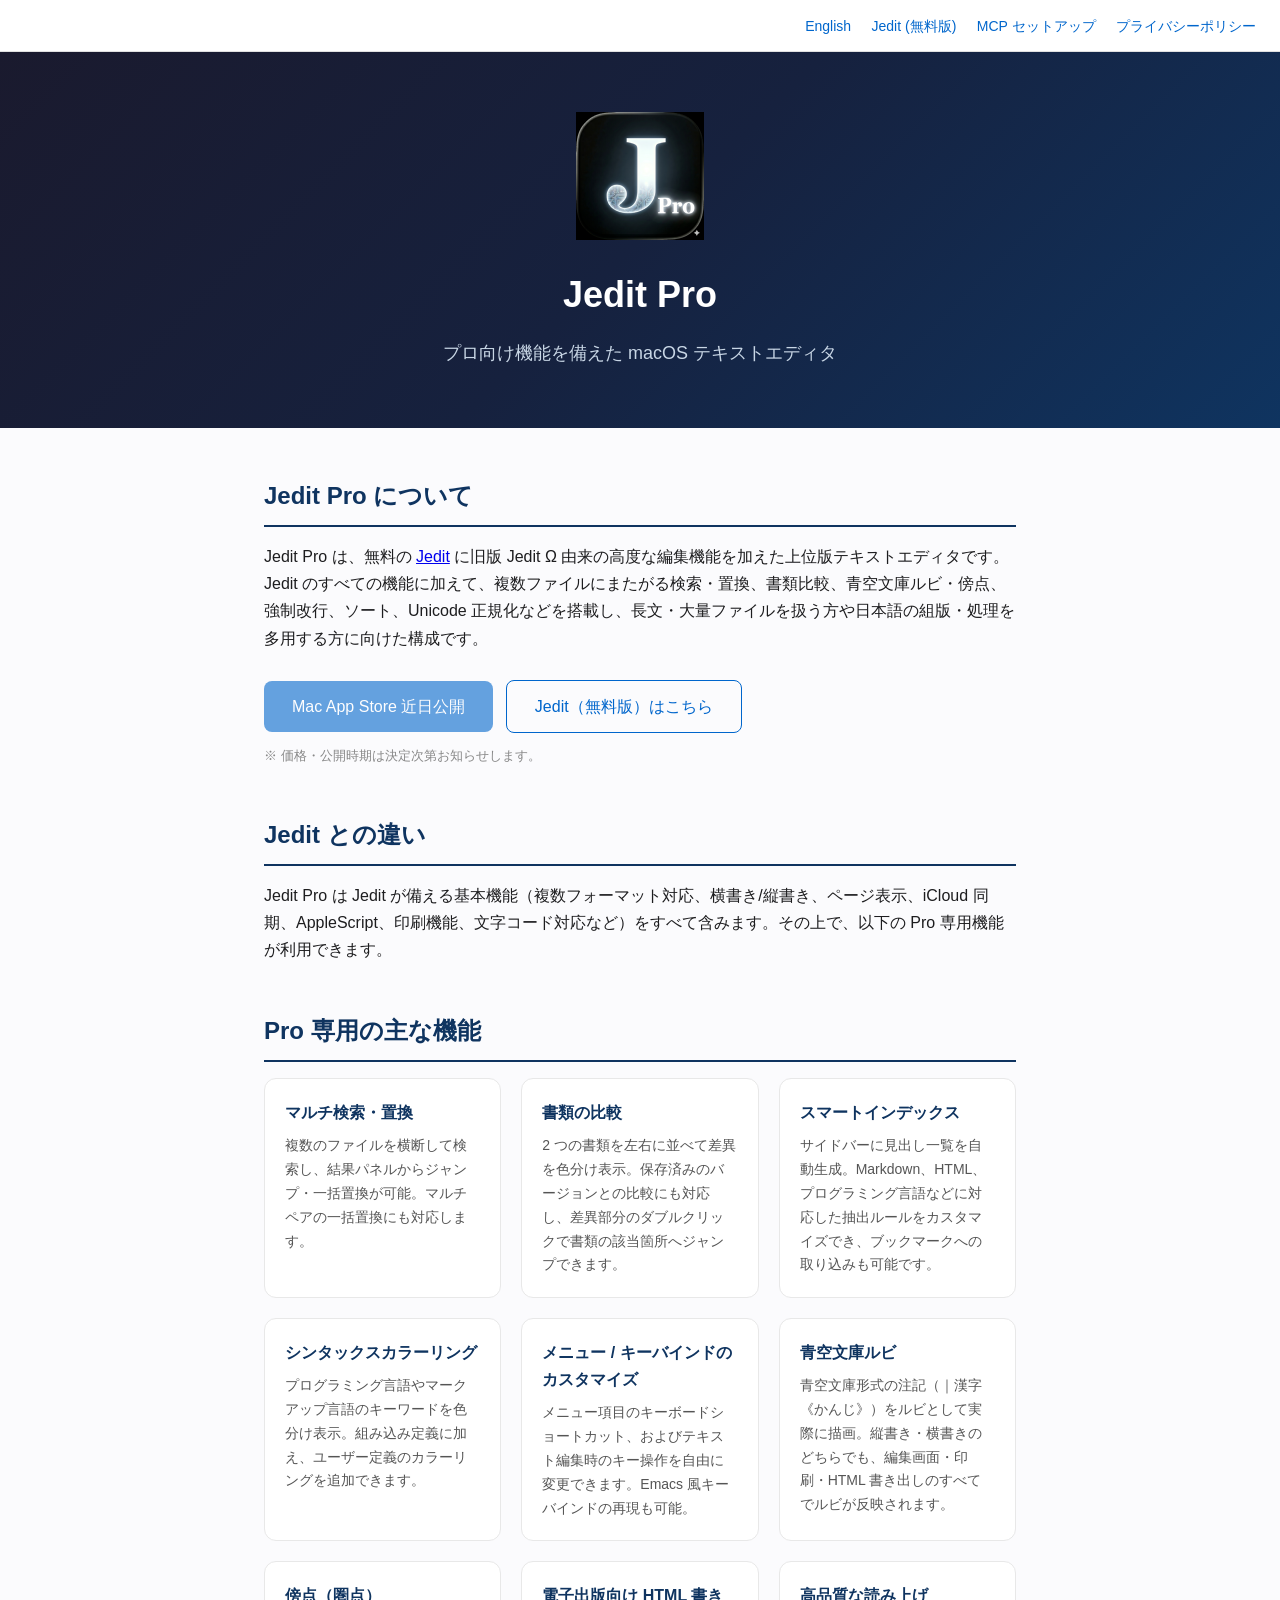
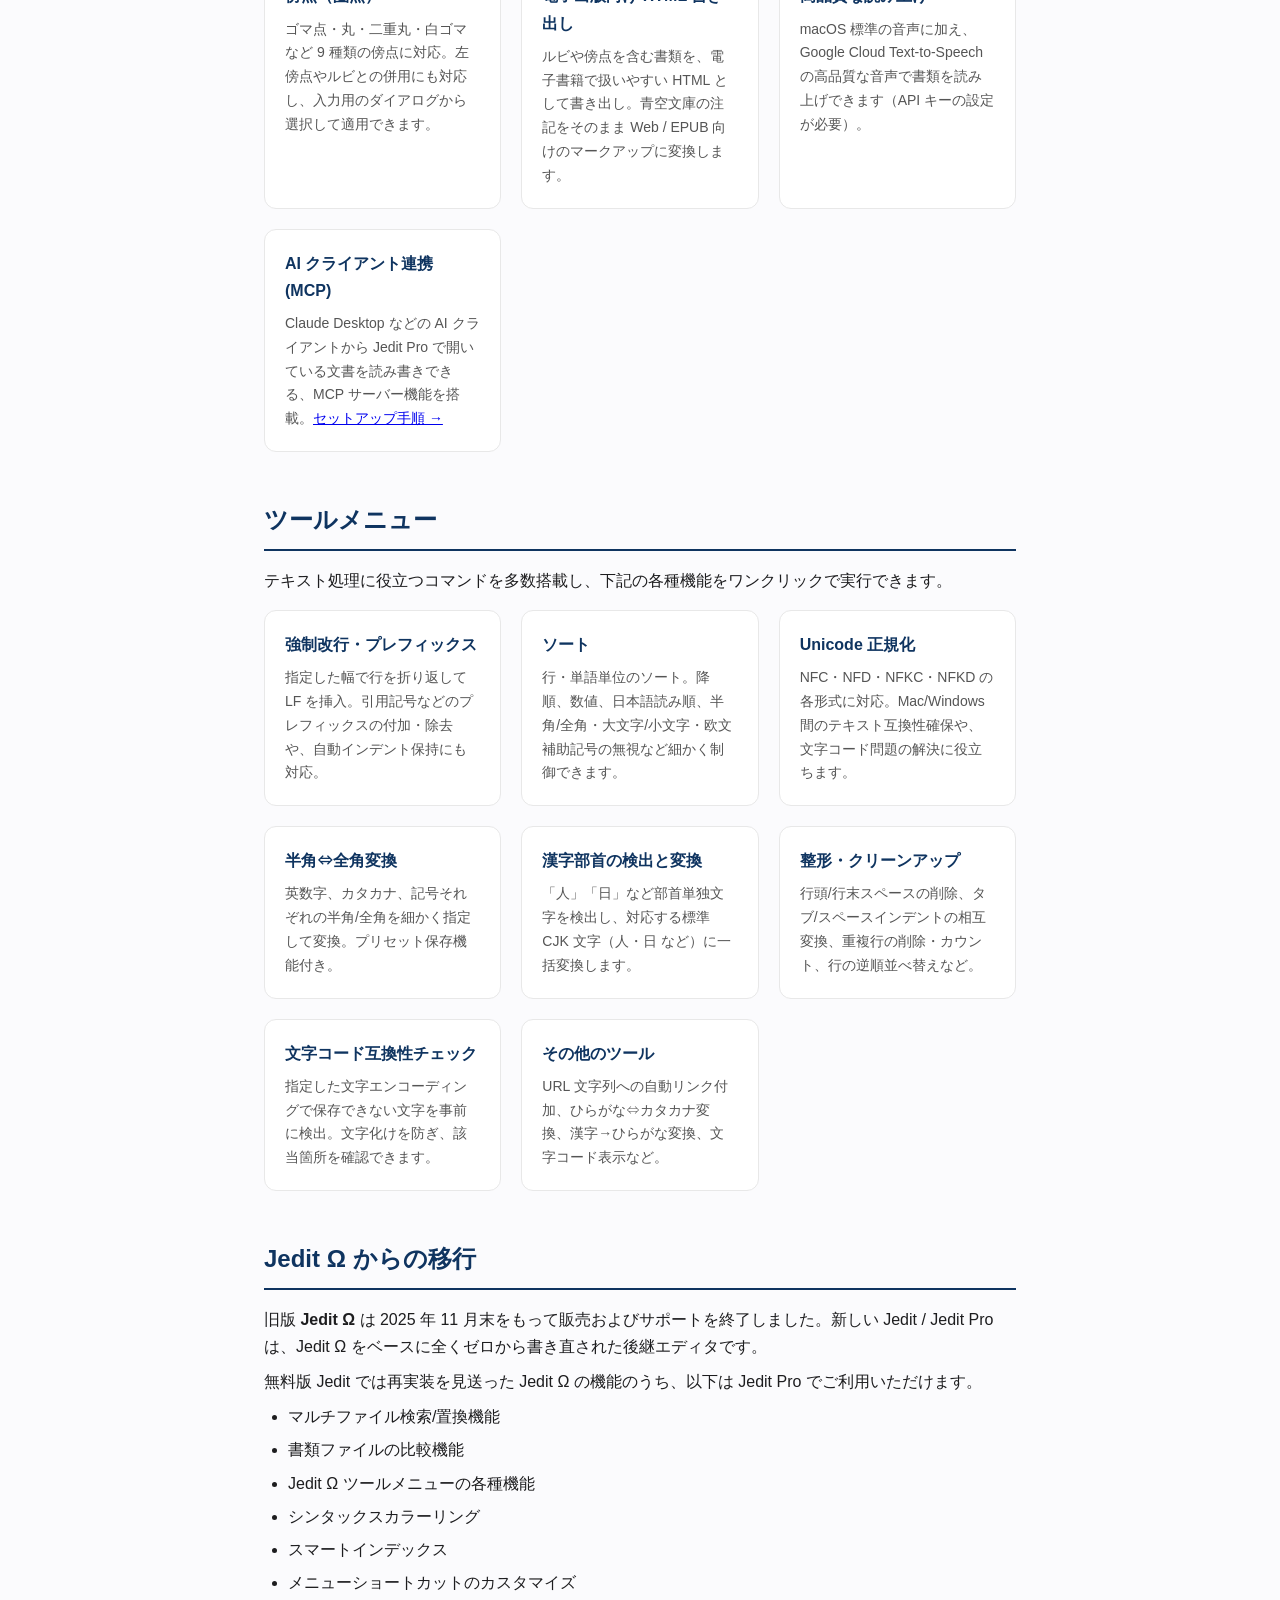
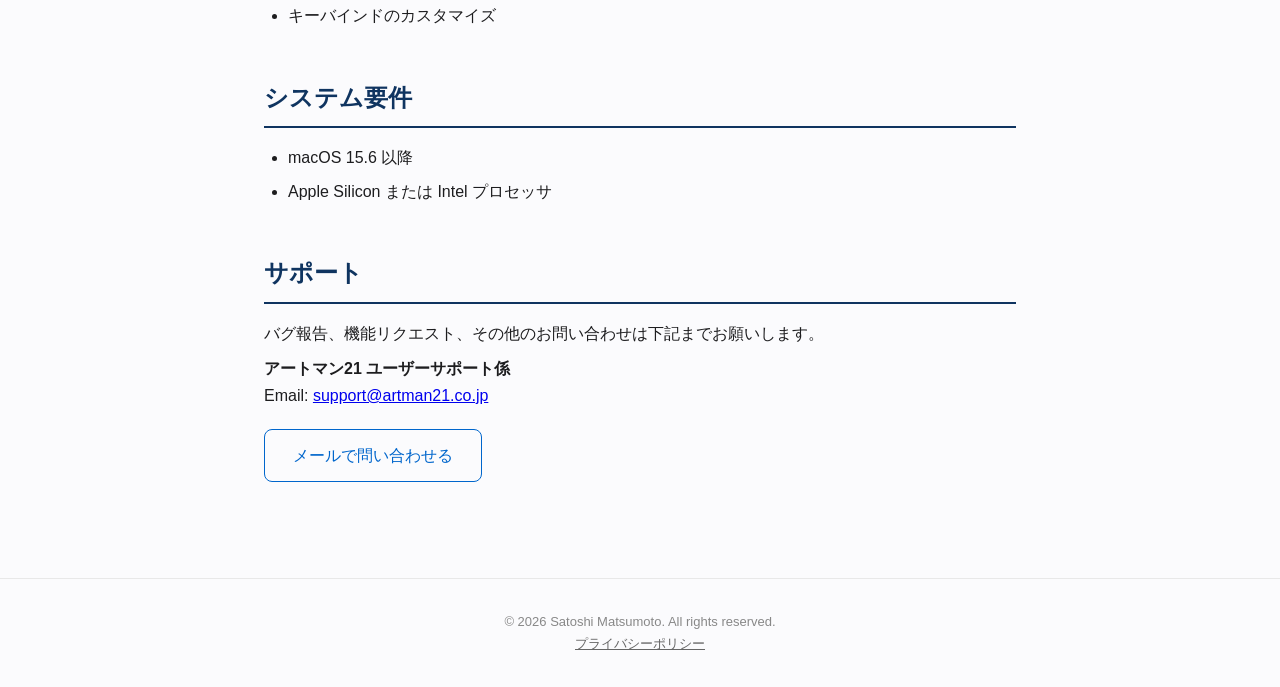
==== docs/ja/index.html @ 366aa375 "アイコンを appicon-pro.png にリネームしてキャッシュを確実に更新 同名のまま差し替えたため、既訪問者のブラウザキャッシュが旧 Jedit アイコンを 返し続ける状態だった。ファイル名を" ====
<!DOCTYPE html>
<html lang="ja">
<head>
<meta charset="utf-8">
<meta name="viewport" content="width=device-width, initial-scale=1">
<title>Jedit Pro</title>
<link rel="stylesheet" href="../style.css">
</head>
<body>
<nav>
  <a href="../en/">English</a>
  <a href="https://cometheart314.github.io/Jedit-open/ja/">Jedit (無料版)</a>
  <a href="mcp.html">MCP セットアップ</a>
  <a href="privacy.html">プライバシーポリシー</a>
</nav>
<header>
  <img src="../appicon-pro.png" alt="Jedit Pro" width="128" height="128" style="margin-bottom: 16px;">
  <h1>Jedit Pro</h1>
  <p>プロ向け機能を備えた macOS テキストエディタ</p>
</header>
<main>
  <section>
    <h2>Jedit Pro について</h2>
    <p>Jedit Pro は、無料の <a href="https://cometheart314.github.io/Jedit-open/ja/">Jedit</a> に旧版 Jedit Ω 由来の高度な編集機能を加えた上位版テキストエディタです。Jedit のすべての機能に加えて、複数ファイルにまたがる検索・置換、書類比較、青空文庫ルビ・傍点、強制改行、ソート、Unicode 正規化などを搭載し、長文・大量ファイルを扱う方や日本語の組版・処理を多用する方に向けた構成です。</p>
    <div style="margin-top: 20px;">
      <span class="btn" style="opacity:0.6; cursor:default;">Mac App Store 近日公開</span>
      <a href="https://cometheart314.github.io/Jedit-open/ja/" class="btn btn-secondary">Jedit（無料版）はこちら</a>
    </div>
    <p style="margin-top: 12px; font-size: 13px; color: #888;">※ 価格・公開時期は決定次第お知らせします。</p>
  </section>

  <section>
    <h2>Jedit との違い</h2>
    <p>Jedit Pro は Jedit が備える基本機能（複数フォーマット対応、横書き/縦書き、ページ表示、iCloud 同期、AppleScript、印刷機能、文字コード対応など）をすべて含みます。その上で、以下の Pro 専用機能が利用できます。</p>
  </section>

  <section>
    <h2>Pro 専用の主な機能</h2>
    <div class="features-grid">
      <div class="feature-card">
        <h3>マルチ検索・置換</h3>
        <p>複数のファイルを横断して検索し、結果パネルからジャンプ・一括置換が可能。マルチペアの一括置換にも対応します。</p>
      </div>
      <div class="feature-card">
        <h3>書類の比較</h3>
        <p>2 つの書類を左右に並べて差異を色分け表示。保存済みのバージョンとの比較にも対応し、差異部分のダブルクリックで書類の該当箇所へジャンプできます。</p>
      </div>
      <div class="feature-card">
        <h3>スマートインデックス</h3>
        <p>サイドバーに見出し一覧を自動生成。Markdown、HTML、プログラミング言語などに対応した抽出ルールをカスタマイズでき、ブックマークへの取り込みも可能です。</p>
      </div>
      <div class="feature-card">
        <h3>シンタックスカラーリング</h3>
        <p>プログラミング言語やマークアップ言語のキーワードを色分け表示。組み込み定義に加え、ユーザー定義のカラーリングを追加できます。</p>
      </div>
      <div class="feature-card">
        <h3>メニュー / キーバインドのカスタマイズ</h3>
        <p>メニュー項目のキーボードショートカット、およびテキスト編集時のキー操作を自由に変更できます。Emacs 風キーバインドの再現も可能。</p>
      </div>
      <div class="feature-card">
        <h3>青空文庫ルビ</h3>
        <p>青空文庫形式の注記（｜漢字《かんじ》）をルビとして実際に描画。縦書き・横書きのどちらでも、編集画面・印刷・HTML 書き出しのすべてでルビが反映されます。</p>
      </div>
      <div class="feature-card">
        <h3>傍点（圏点）</h3>
        <p>ゴマ点・丸・二重丸・白ゴマなど 9 種類の傍点に対応。左傍点やルビとの併用にも対応し、入力用のダイアログから選択して適用できます。</p>
      </div>
      <div class="feature-card">
        <h3>電子出版向け HTML 書き出し</h3>
        <p>ルビや傍点を含む書類を、電子書籍で扱いやすい HTML として書き出し。青空文庫の注記をそのまま Web / EPUB 向けのマークアップに変換します。</p>
      </div>
      <div class="feature-card">
        <h3>高品質な読み上げ</h3>
        <p>macOS 標準の音声に加え、Google Cloud Text-to-Speech の高品質な音声で書類を読み上げできます（API キーの設定が必要）。</p>
      </div>
      <div class="feature-card">
        <h3>AI クライアント連携 (MCP)</h3>
        <p>Claude Desktop などの AI クライアントから Jedit Pro で開いている文書を読み書きできる、MCP サーバー機能を搭載。<a href="mcp.html">セットアップ手順 &rarr;</a></p>
      </div>
    </div>
  </section>

  <section>
    <h2>ツールメニュー</h2>
    <p>テキスト処理に役立つコマンドを多数搭載し、下記の各種機能をワンクリックで実行できます。</p>
    <div class="features-grid">
      <div class="feature-card">
        <h3>強制改行・プレフィックス</h3>
        <p>指定した幅で行を折り返して LF を挿入。引用記号などのプレフィックスの付加・除去や、自動インデント保持にも対応。</p>
      </div>
      <div class="feature-card">
        <h3>ソート</h3>
        <p>行・単語単位のソート。降順、数値、日本語読み順、半角/全角・大文字/小文字・欧文補助記号の無視など細かく制御できます。</p>
      </div>
      <div class="feature-card">
        <h3>Unicode 正規化</h3>
        <p>NFC・NFD・NFKC・NFKD の各形式に対応。Mac/Windows 間のテキスト互換性確保や、文字コード問題の解決に役立ちます。</p>
      </div>
      <div class="feature-card">
        <h3>半角⇔全角変換</h3>
        <p>英数字、カタカナ、記号それぞれの半角/全角を細かく指定して変換。プリセット保存機能付き。</p>
      </div>
      <div class="feature-card">
        <h3>漢字部首の検出と変換</h3>
        <p>「⼈」「⽇」など部首単独文字を検出し、対応する標準 CJK 文字（人・日 など）に一括変換します。</p>
      </div>
      <div class="feature-card">
        <h3>整形・クリーンアップ</h3>
        <p>行頭/行末スペースの削除、タブ/スペースインデントの相互変換、重複行の削除・カウント、行の逆順並べ替えなど。</p>
      </div>
      <div class="feature-card">
        <h3>文字コード互換性チェック</h3>
        <p>指定した文字エンコーディングで保存できない文字を事前に検出。文字化けを防ぎ、該当箇所を確認できます。</p>
      </div>
      <div class="feature-card">
        <h3>その他のツール</h3>
        <p>URL 文字列への自動リンク付加、ひらがな⇔カタカナ変換、漢字→ひらがな変換、文字コード表示など。</p>
      </div>
    </div>
  </section>

  <section>
    <h2>Jedit Ω からの移行</h2>
    <p>旧版 <strong>Jedit Ω</strong> は 2025 年 11 月末をもって販売およびサポートを終了しました。新しい Jedit / Jedit Pro は、Jedit Ω をベースに全くゼロから書き直された後継エディタです。</p>
    <p style="margin-top: 8px;">無料版 Jedit では再実装を見送った Jedit Ω の機能のうち、以下は Jedit Pro でご利用いただけます。</p>
    <ul>
      <li>マルチファイル検索/置換機能</li>
      <li>書類ファイルの比較機能</li>
      <li>Jedit Ω ツールメニューの各種機能</li>
      <li>シンタックスカラーリング</li>
      <li>スマートインデックス</li>
      <li>メニューショートカットのカスタマイズ</li>
      <li>キーバインドのカスタマイズ</li>
    </ul>
  </section>

  <section>
    <h2>システム要件</h2>
    <ul>
      <li>macOS 15.6 以降</li>
      <li>Apple Silicon または Intel プロセッサ</li>
    </ul>
  </section>

  <section>
    <h2>サポート</h2>
    <p>バグ報告、機能リクエスト、その他のお問い合わせは下記までお願いします。</p>
    <p style="margin-top: 8px;"><strong>アートマン21 ユーザーサポート係</strong><br>
      Email: <a href="mailto:support@artman21.co.jp">support@artman21.co.jp</a></p>
    <div style="margin-top: 12px;">
      <a href="mailto:support@artman21.co.jp" class="btn btn-secondary">メールで問い合わせる</a>
    </div>
  </section>
</main>
<footer>
  <p>&copy; 2026 Satoshi Matsumoto. All rights reserved.</p>
  <p><a href="privacy.html">プライバシーポリシー</a></p>
</footer>
</body>
</html>
---- docs/style.css ----
* { margin: 0; padding: 0; box-sizing: border-box; }
body {
  font-family: -apple-system, BlinkMacSystemFont, "Hiragino Sans", "Segoe UI", Roboto, sans-serif;
  color: #1d1d1f;
  background: #fbfbfd;
  line-height: 1.7;
}
header {
  background: linear-gradient(135deg, #1a1a2e 0%, #16213e 50%, #0f3460 100%);
  color: #fff;
  padding: 60px 24px;
  text-align: center;
}
header h1 { font-size: 36px; font-weight: 700; margin-bottom: 12px; }
header p { font-size: 18px; color: #c8d6e5; max-width: 600px; margin: 0 auto; }
nav {
  background: rgba(255,255,255,0.92);
  backdrop-filter: blur(10px);
  border-bottom: 1px solid #e0e0e0;
  padding: 12px 24px;
  text-align: right;
  position: sticky;
  top: 0;
  z-index: 10;
}
nav a { color: #0066cc; text-decoration: none; font-size: 14px; margin-left: 16px; }
nav a:hover { text-decoration: underline; }
main { max-width: 800px; margin: 0 auto; padding: 48px 24px; }
section { margin-bottom: 48px; }
section h2 {
  font-size: 24px;
  font-weight: 600;
  margin-bottom: 16px;
  padding-bottom: 8px;
  border-bottom: 2px solid #0f3460;
  color: #0f3460;
}
ul { padding-left: 24px; margin-top: 8px; }
li { margin-bottom: 6px; }
.features-grid {
  display: grid;
  grid-template-columns: repeat(auto-fit, minmax(220px, 1fr));
  gap: 20px;
  margin-top: 16px;
}
.feature-card {
  background: #fff;
  border: 1px solid #e8e8e8;
  border-radius: 12px;
  padding: 20px;
}
.feature-card h3 { font-size: 16px; margin-bottom: 8px; color: #0f3460; }
.feature-card p { font-size: 14px; color: #555; }
.btn {
  display: inline-block;
  background: #0066cc;
  color: #fff;
  padding: 12px 28px;
  border-radius: 8px;
  text-decoration: none;
  font-weight: 500;
  margin-top: 8px;
  margin-right: 8px;
}
.btn:hover { background: #0055aa; }
.btn-secondary {
  background: transparent;
  color: #0066cc;
  border: 1px solid #0066cc;
}
.btn-secondary:hover { background: #f0f4ff; }
footer {
  text-align: center;
  padding: 32px 24px;
  color: #888;
  font-size: 13px;
  border-top: 1px solid #e8e8e8;
}
footer a { color: #666; }
.license-note { font-size: 14px; color: #666; margin-top: 8px; }
.markdown-body h1 { font-size: 24px; font-weight: 600; margin-bottom: 16px; padding-bottom: 8px; border-bottom: 2px solid #0f3460; color: #0f3460; }
.markdown-body h2 { font-size: 20px; font-weight: 600; margin-top: 32px; margin-bottom: 12px; color: #1d1d1f; }
.markdown-body ul { padding-left: 24px; margin-top: 8px; }
.markdown-body li { margin-bottom: 6px; }
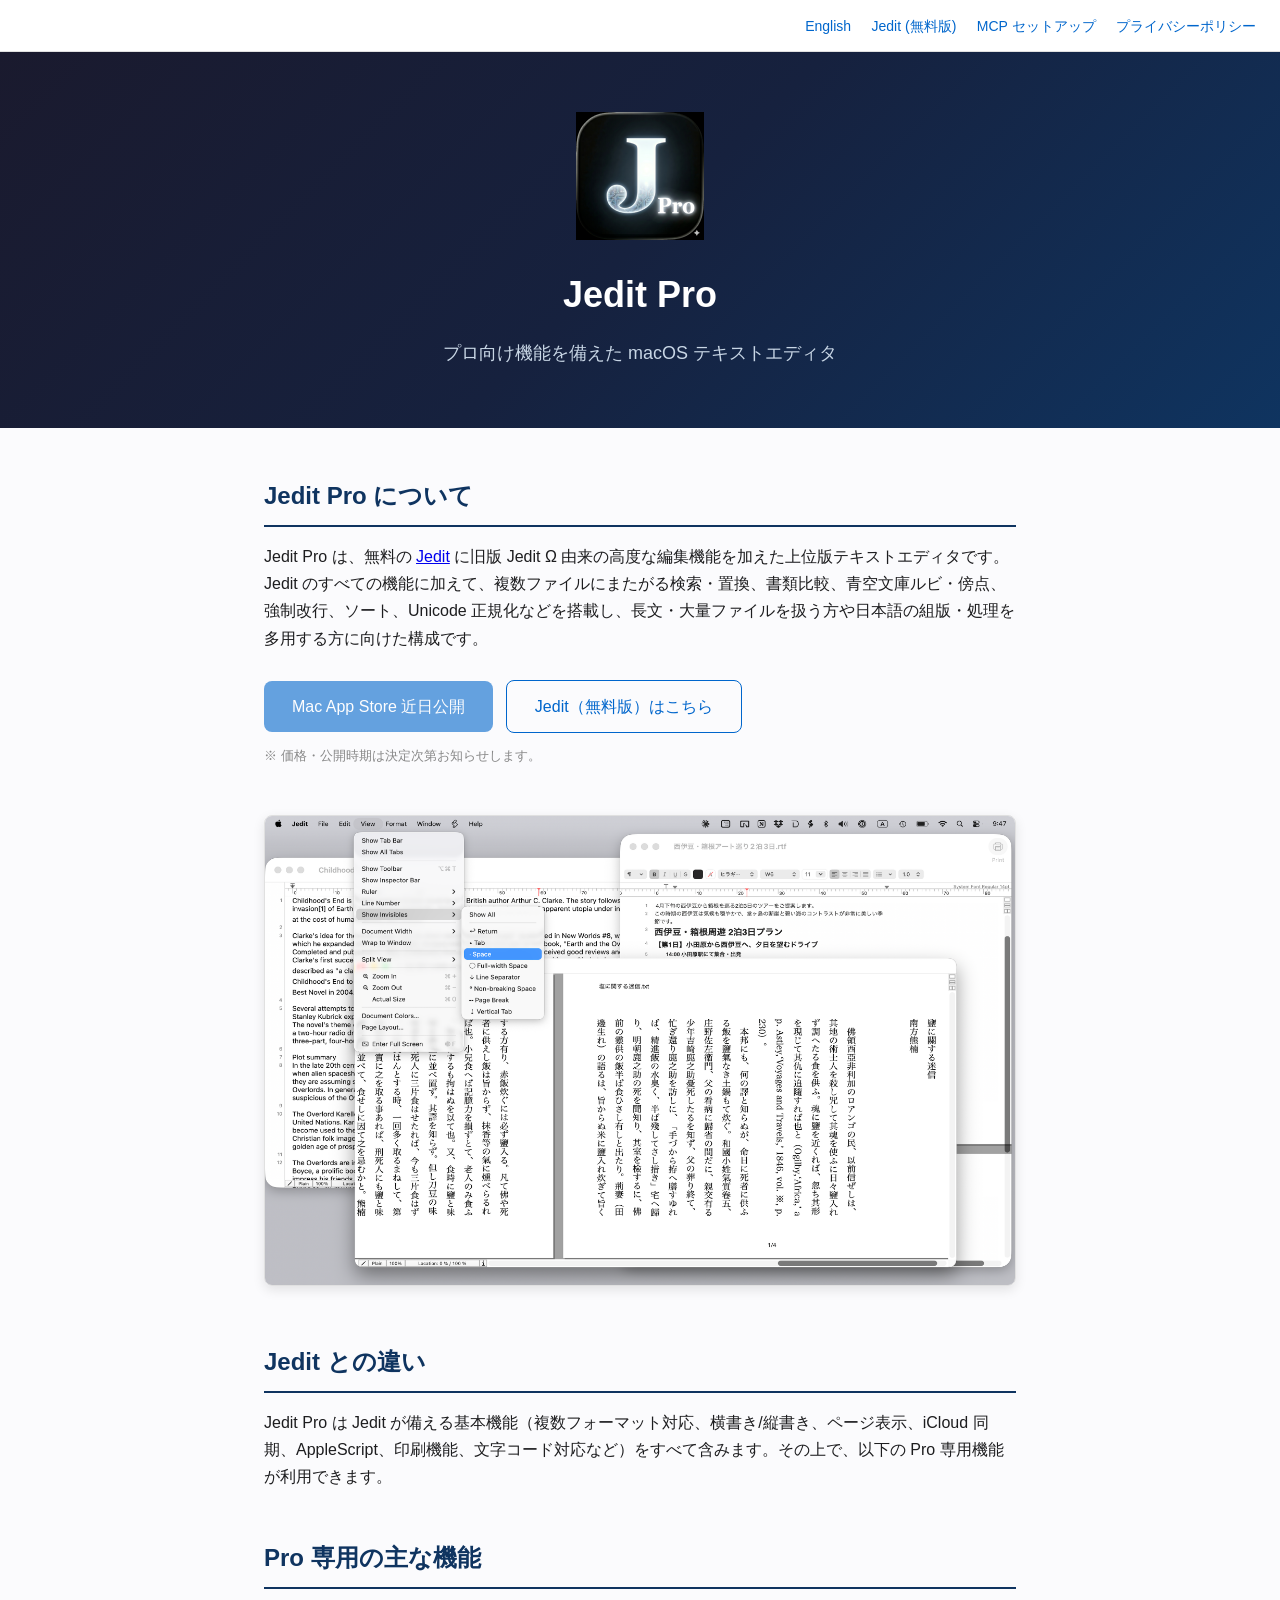
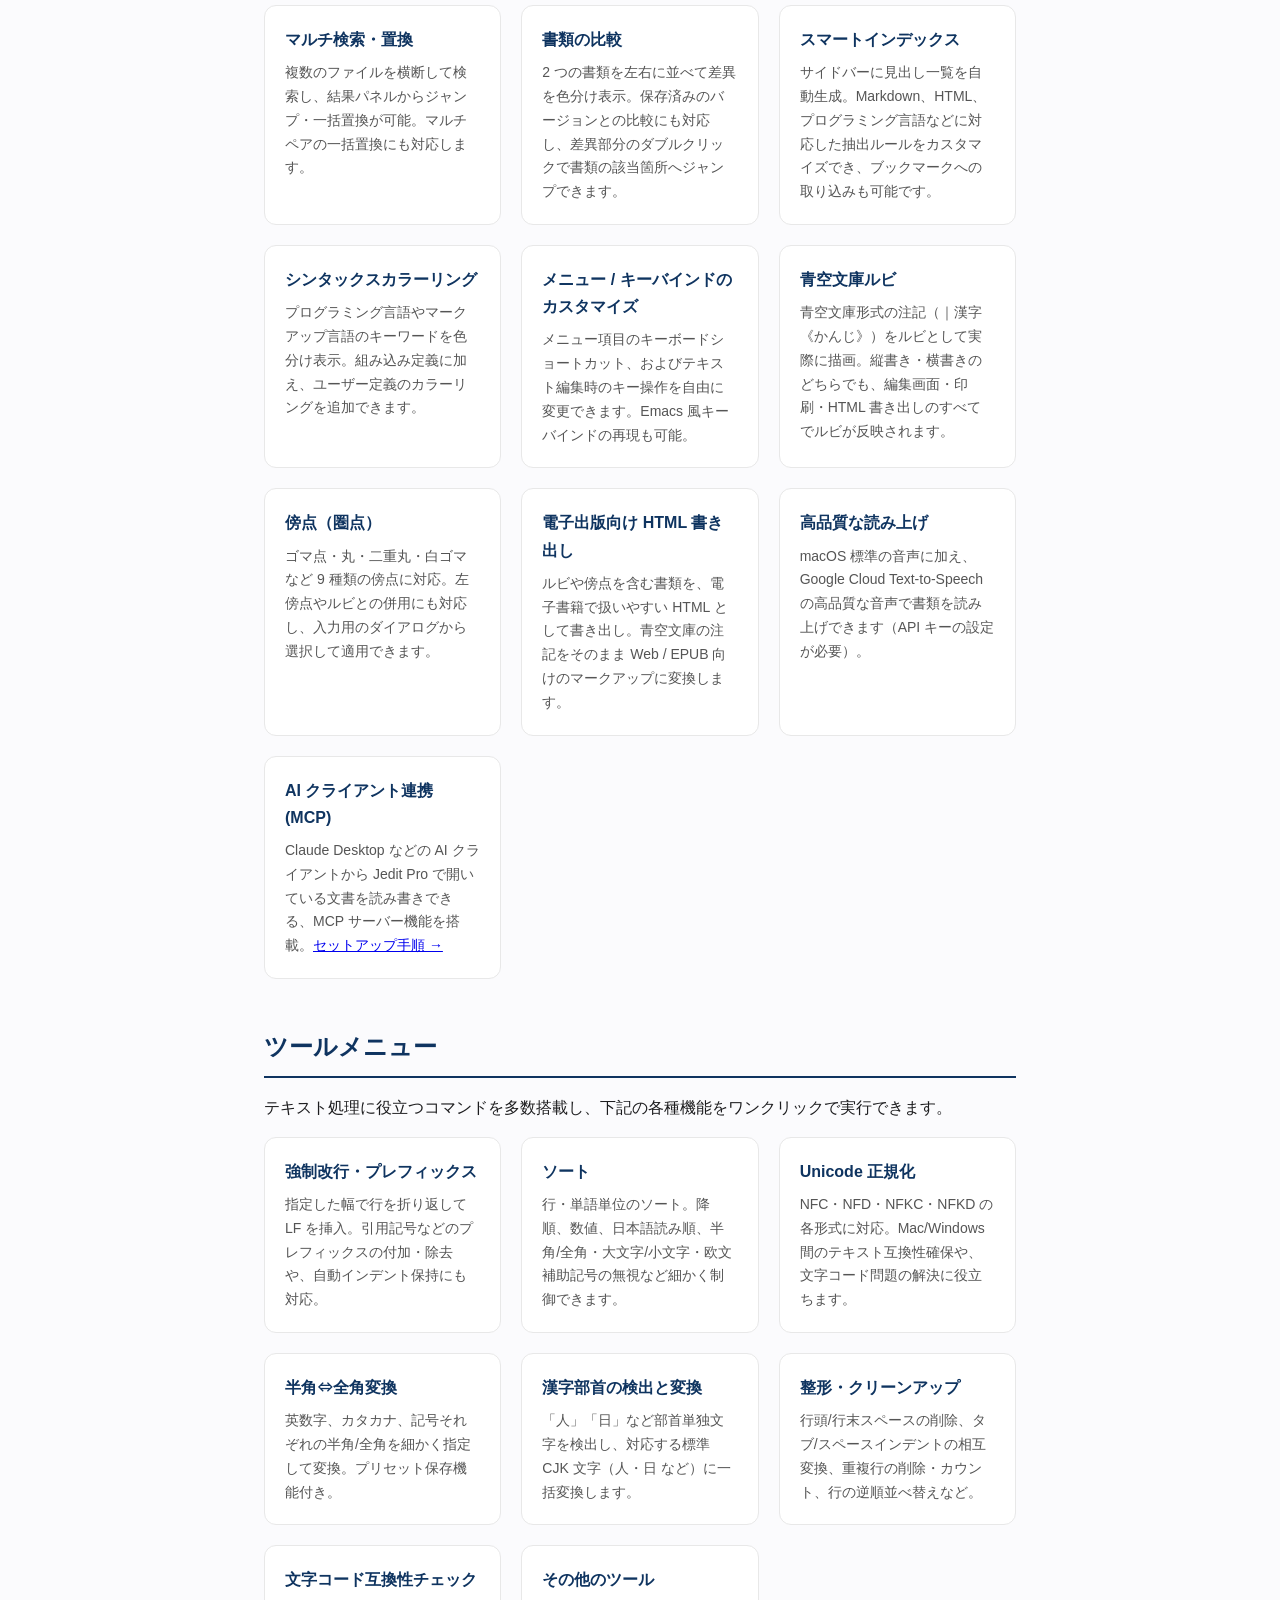
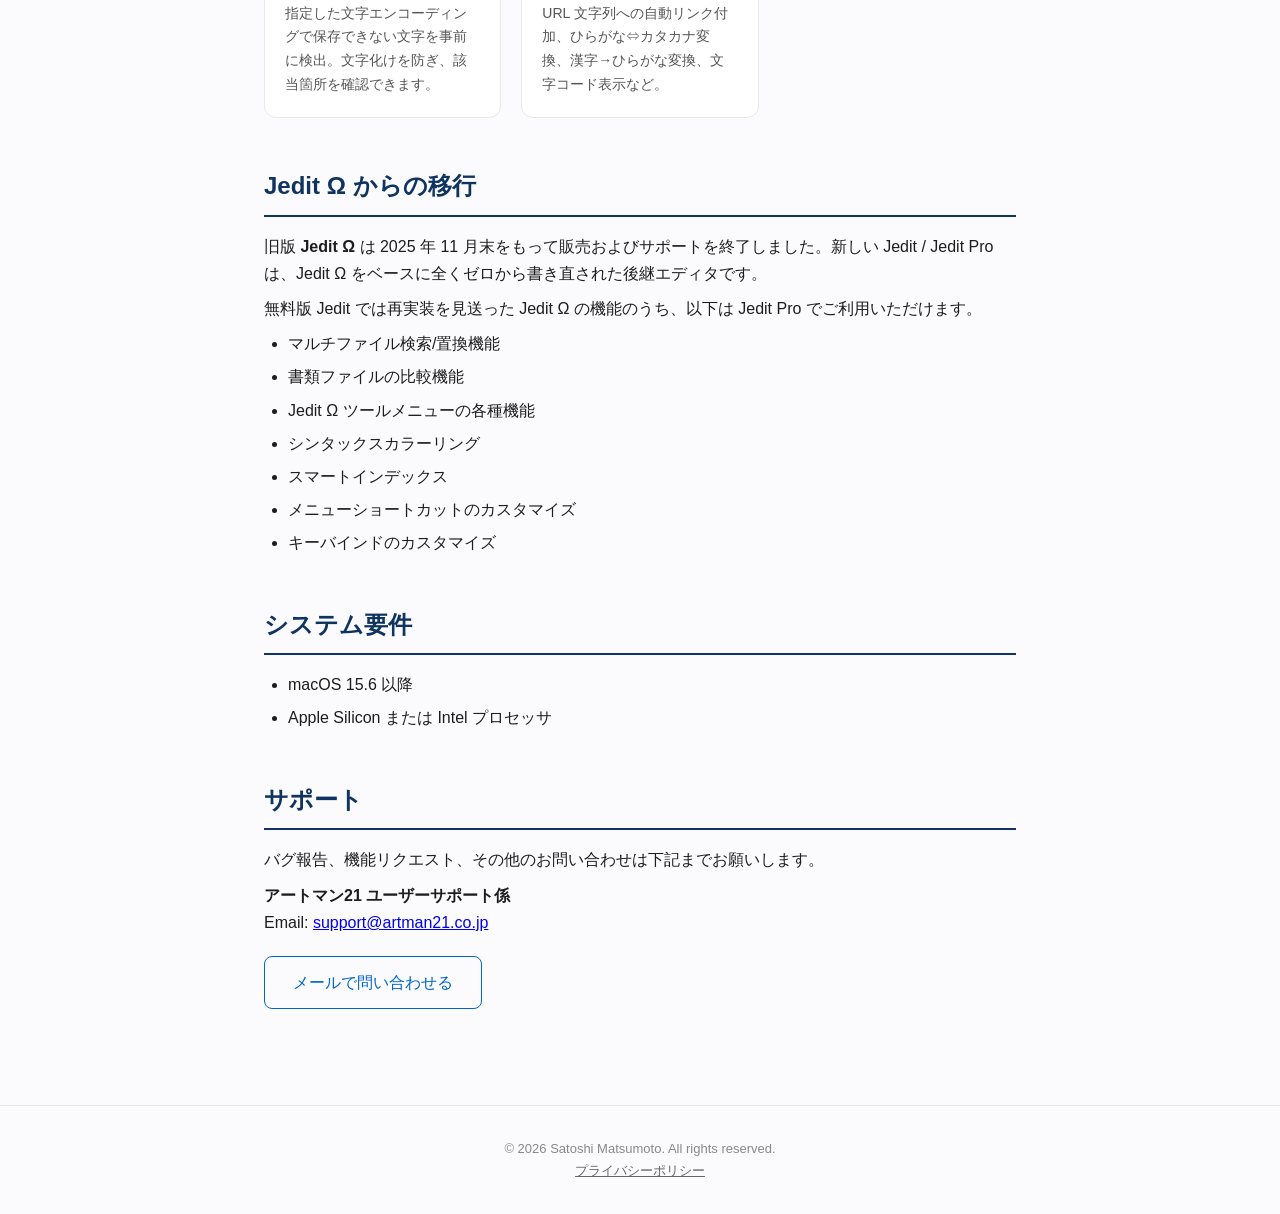
==== commit 33404f76: "サポートページにメインのスクリーンショットを追加 Jedit (無料版) のサポートページと同じ画像を、同じ位置 (導入セクションの直後) に 配置する。Jedit 側に合わせて見出しは付けない。  " ====
--- a/docs/ja/index.html
+++ b/docs/ja/index.html
@@ -27,6 +27,10 @@
       <a href="https://cometheart314.github.io/Jedit-open/ja/" class="btn btn-secondary">Jedit（無料版）はこちら</a>
     </div>
     <p style="margin-top: 12px; font-size: 13px; color: #888;">※ 価格・公開時期は決定次第お知らせします。</p>
+  </section>
+
+  <section>
+    <img src="../screenshot.png" alt="Jedit Pro スクリーンショット" style="width:100%; border-radius:8px; border:1px solid #e0e0e0; box-shadow:0 4px 12px rgba(0,0,0,0.1);">
   </section>
 
   <section>
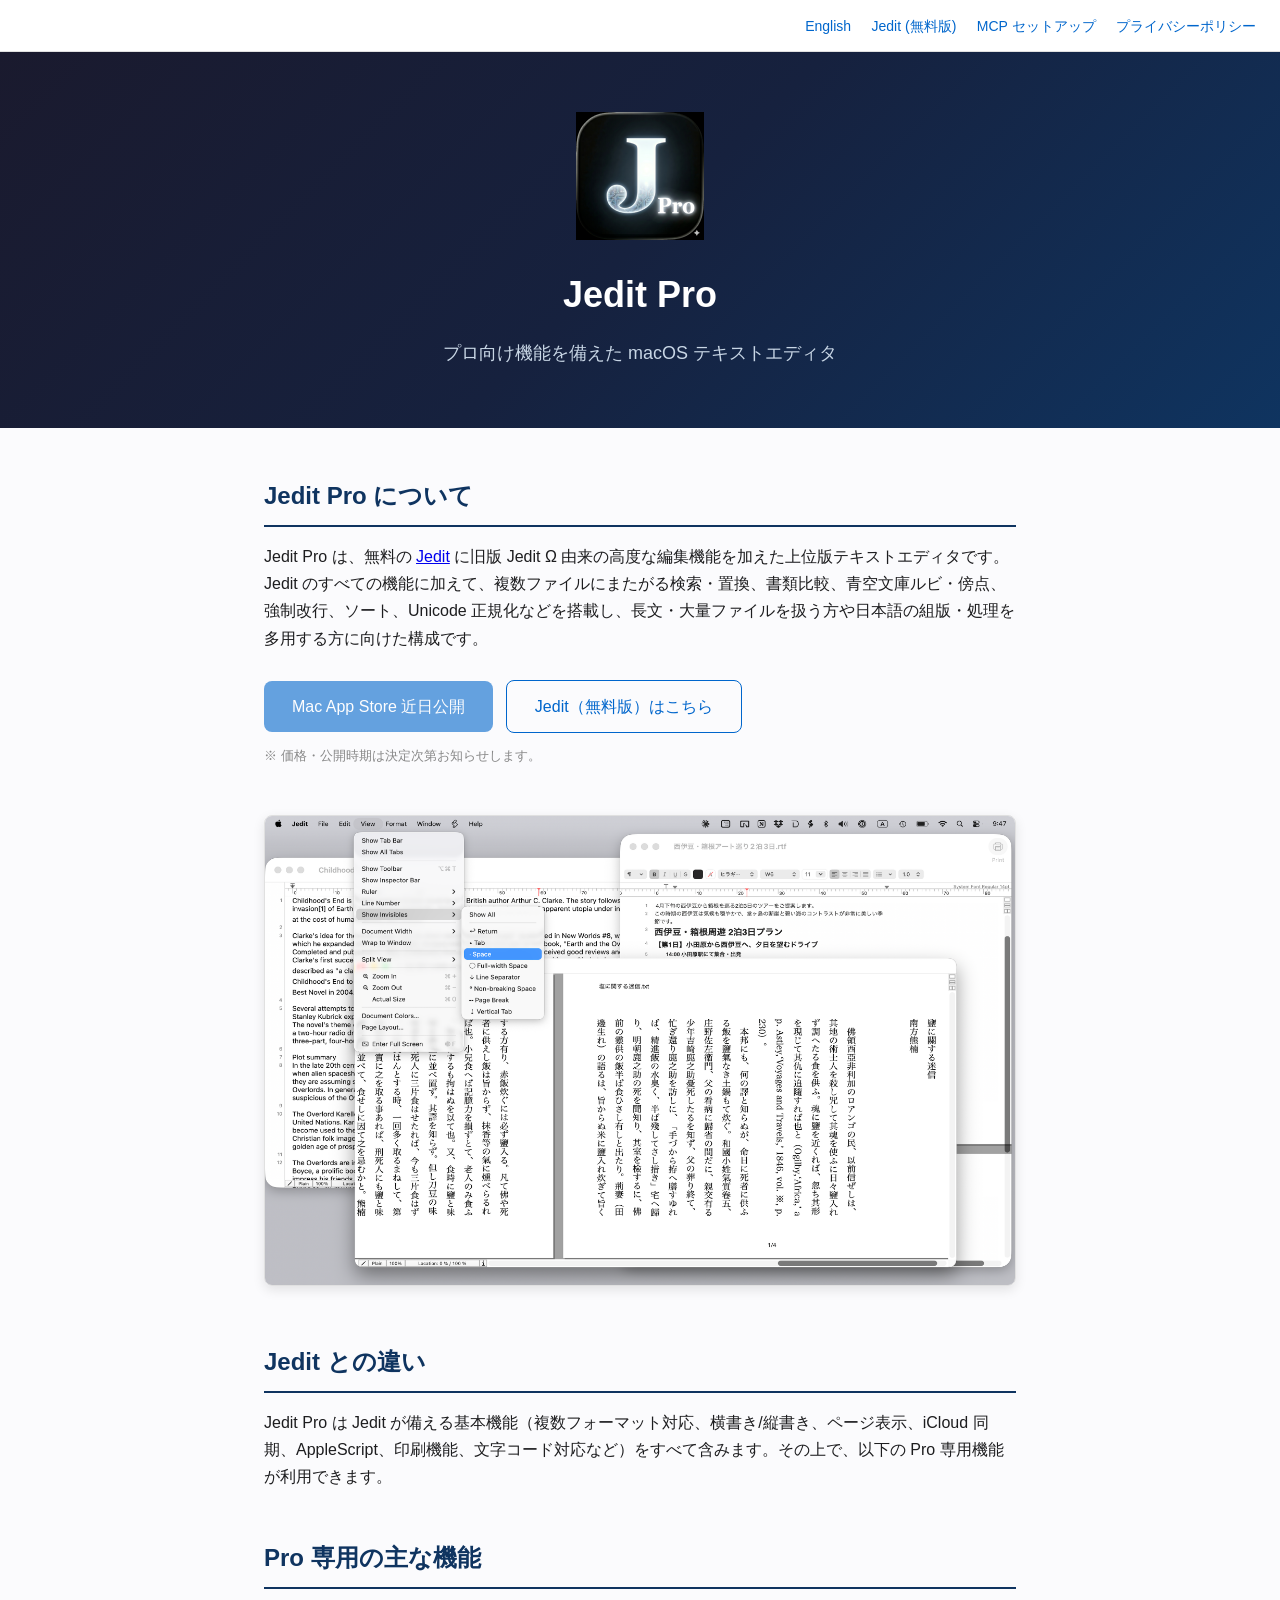
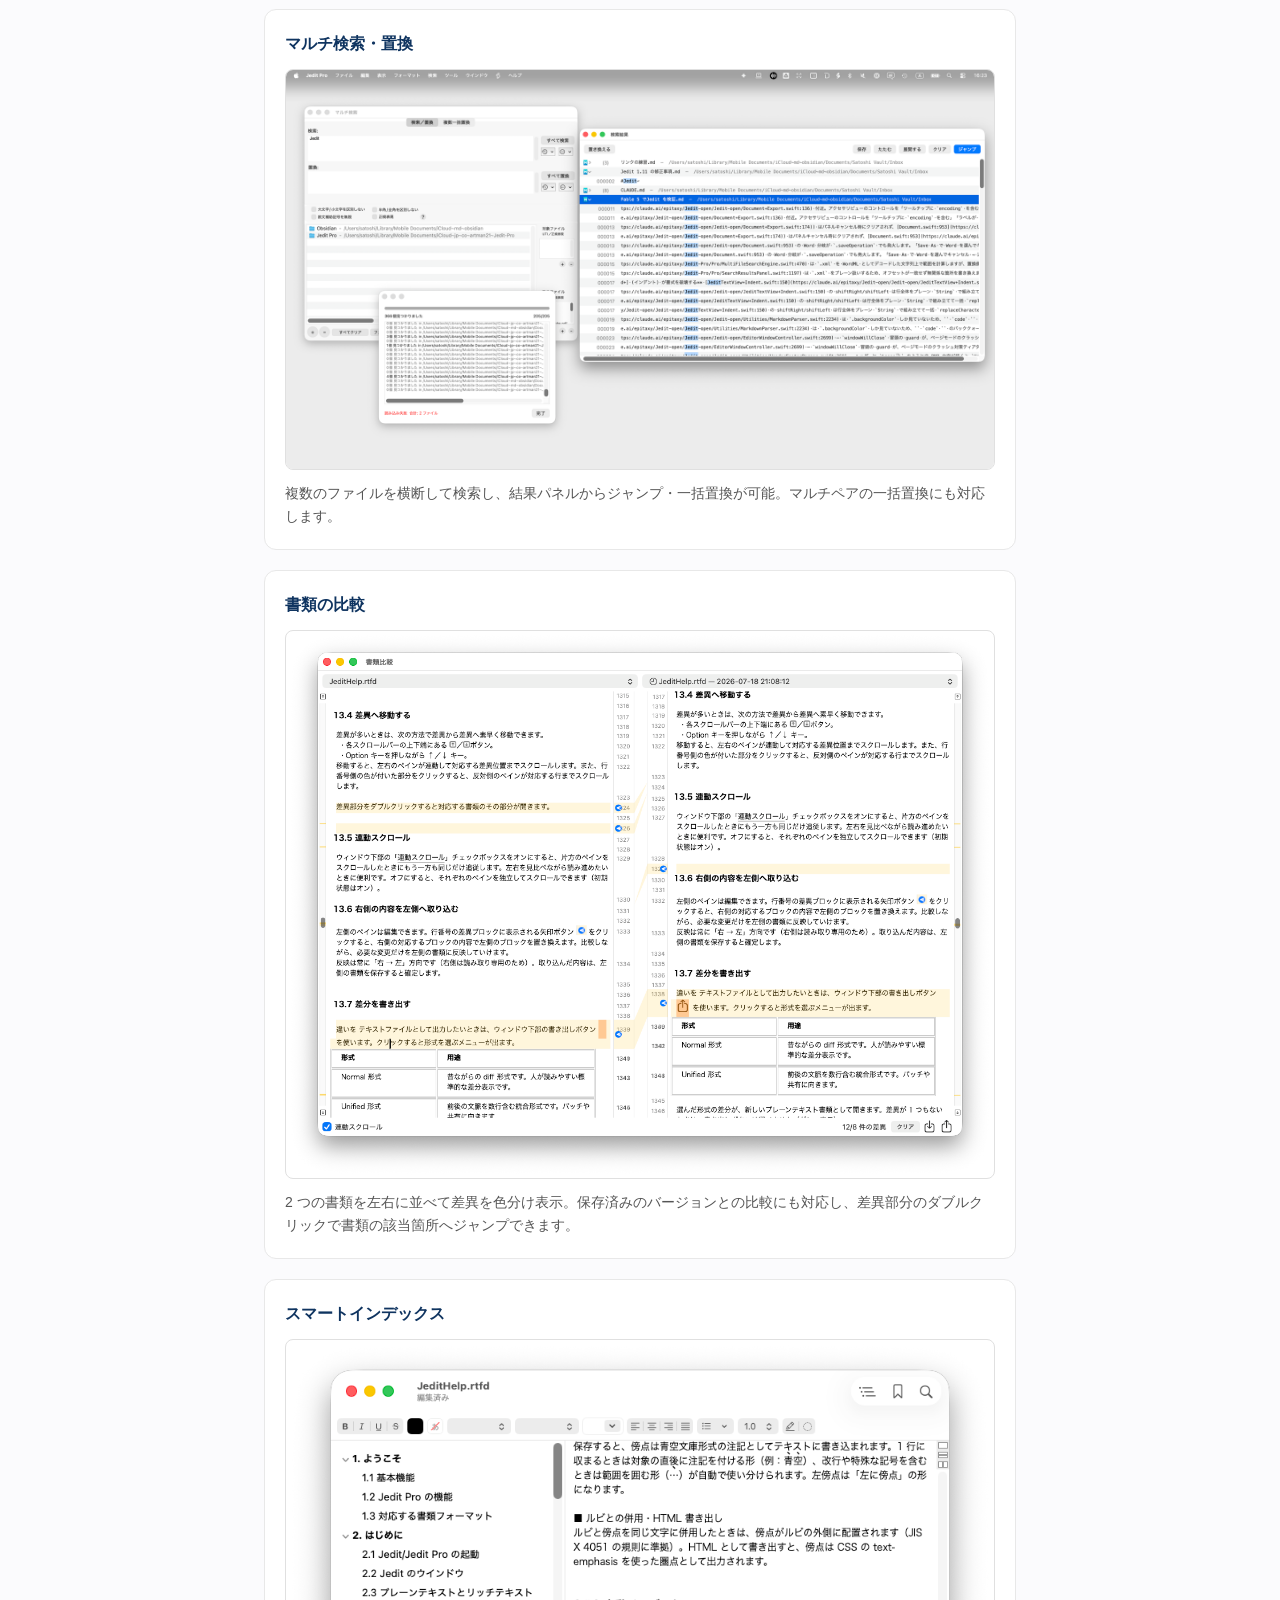
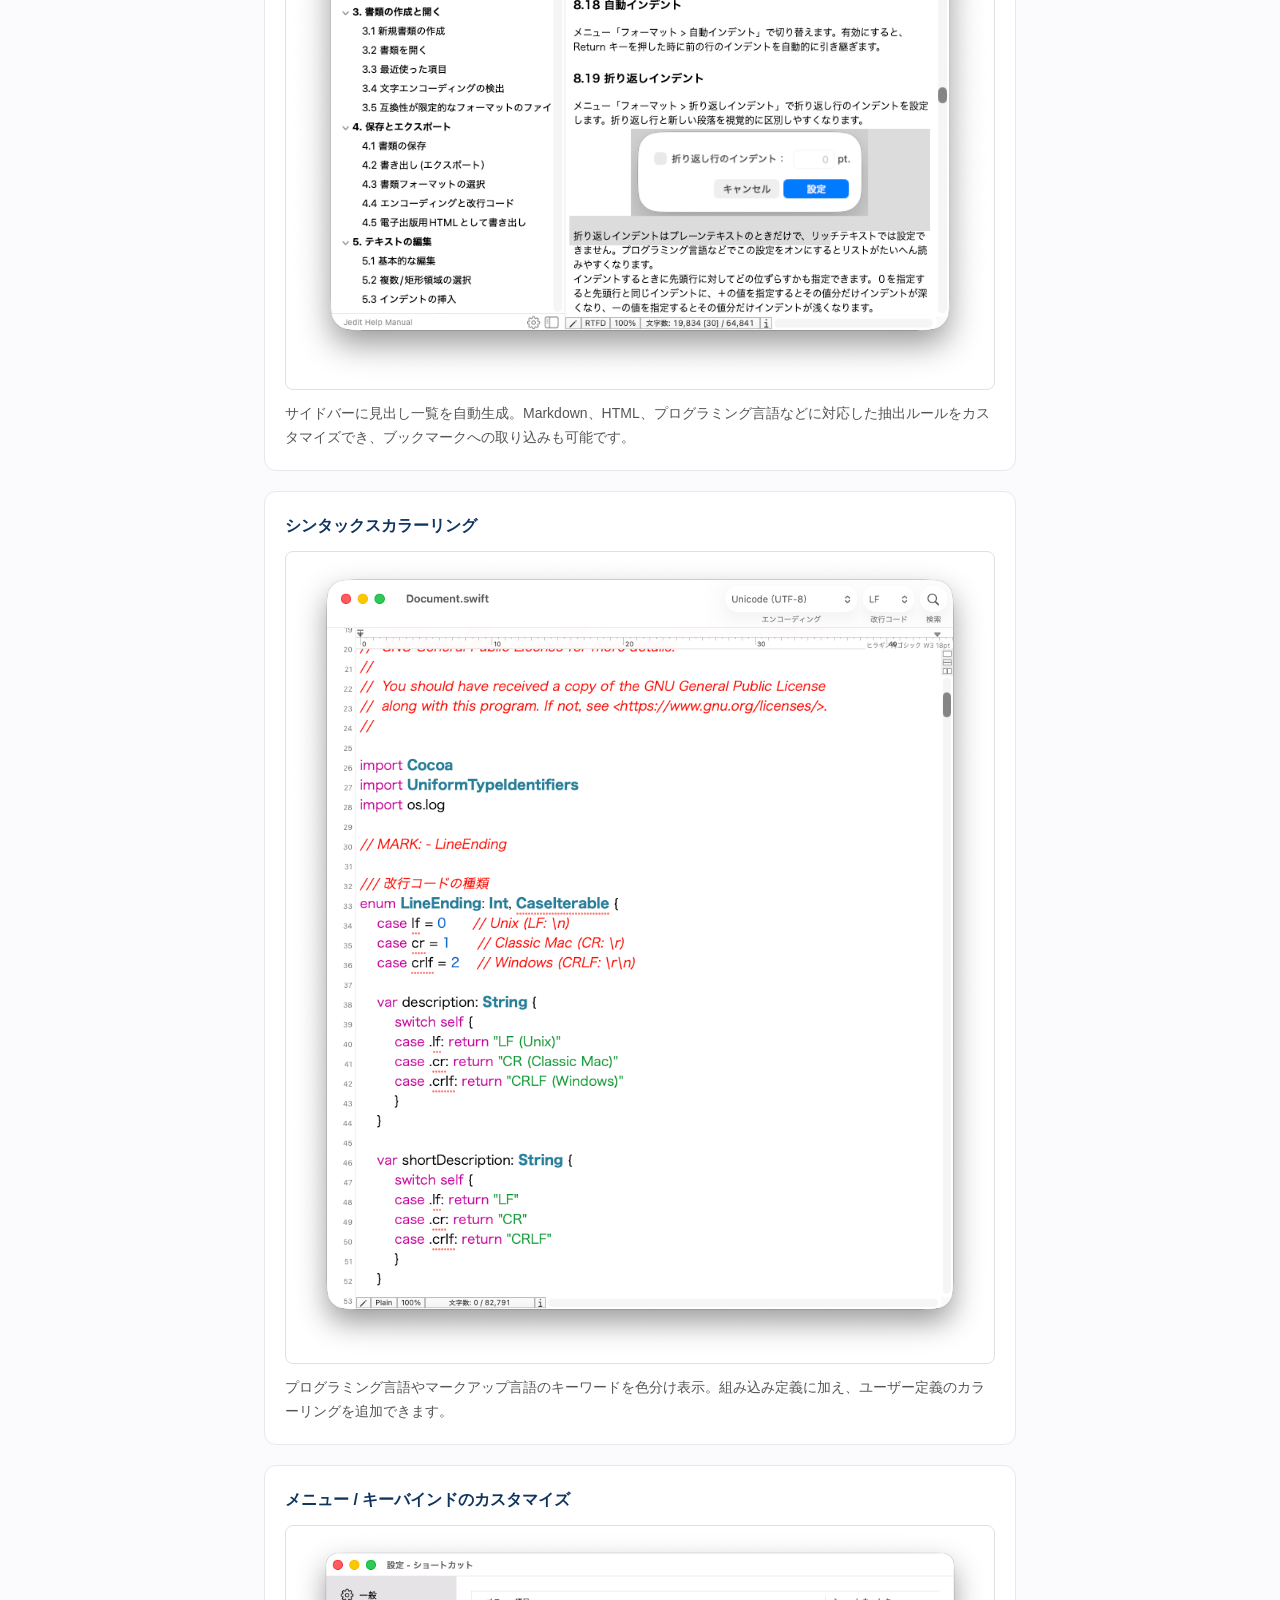
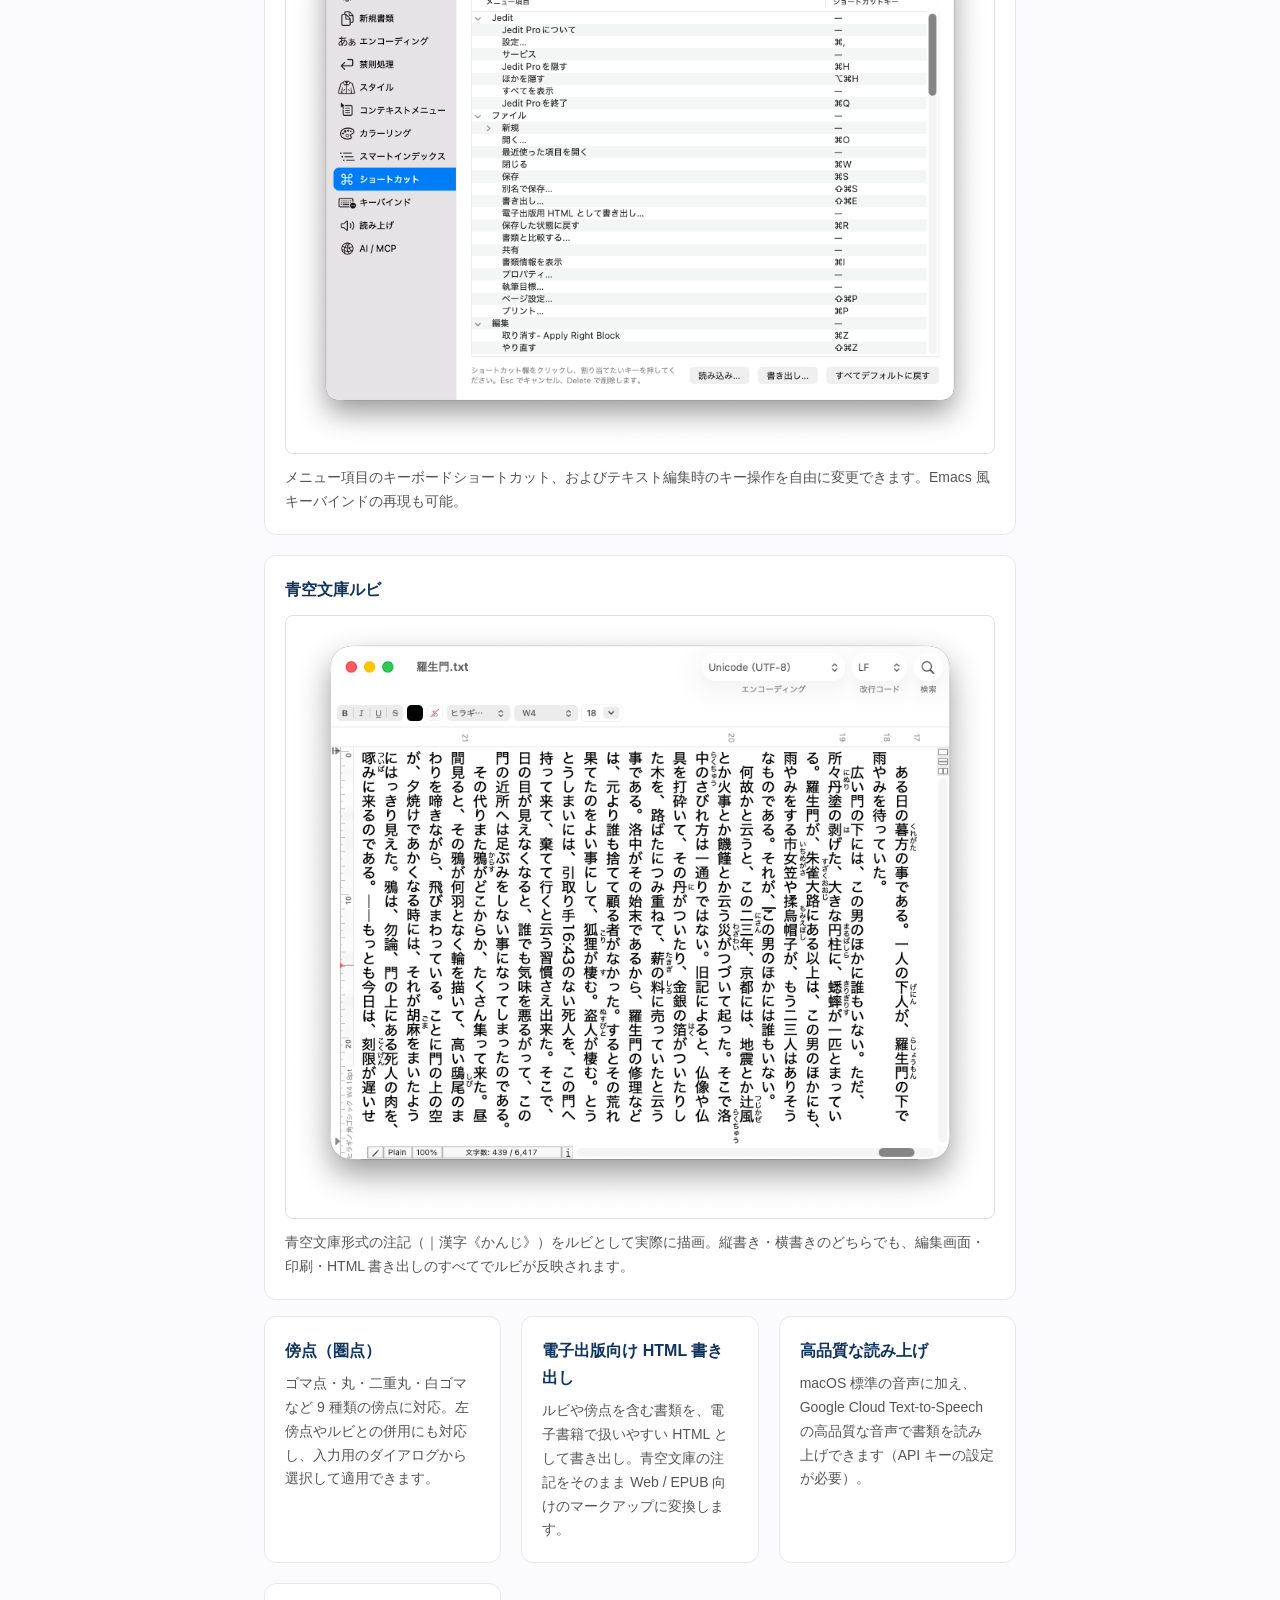
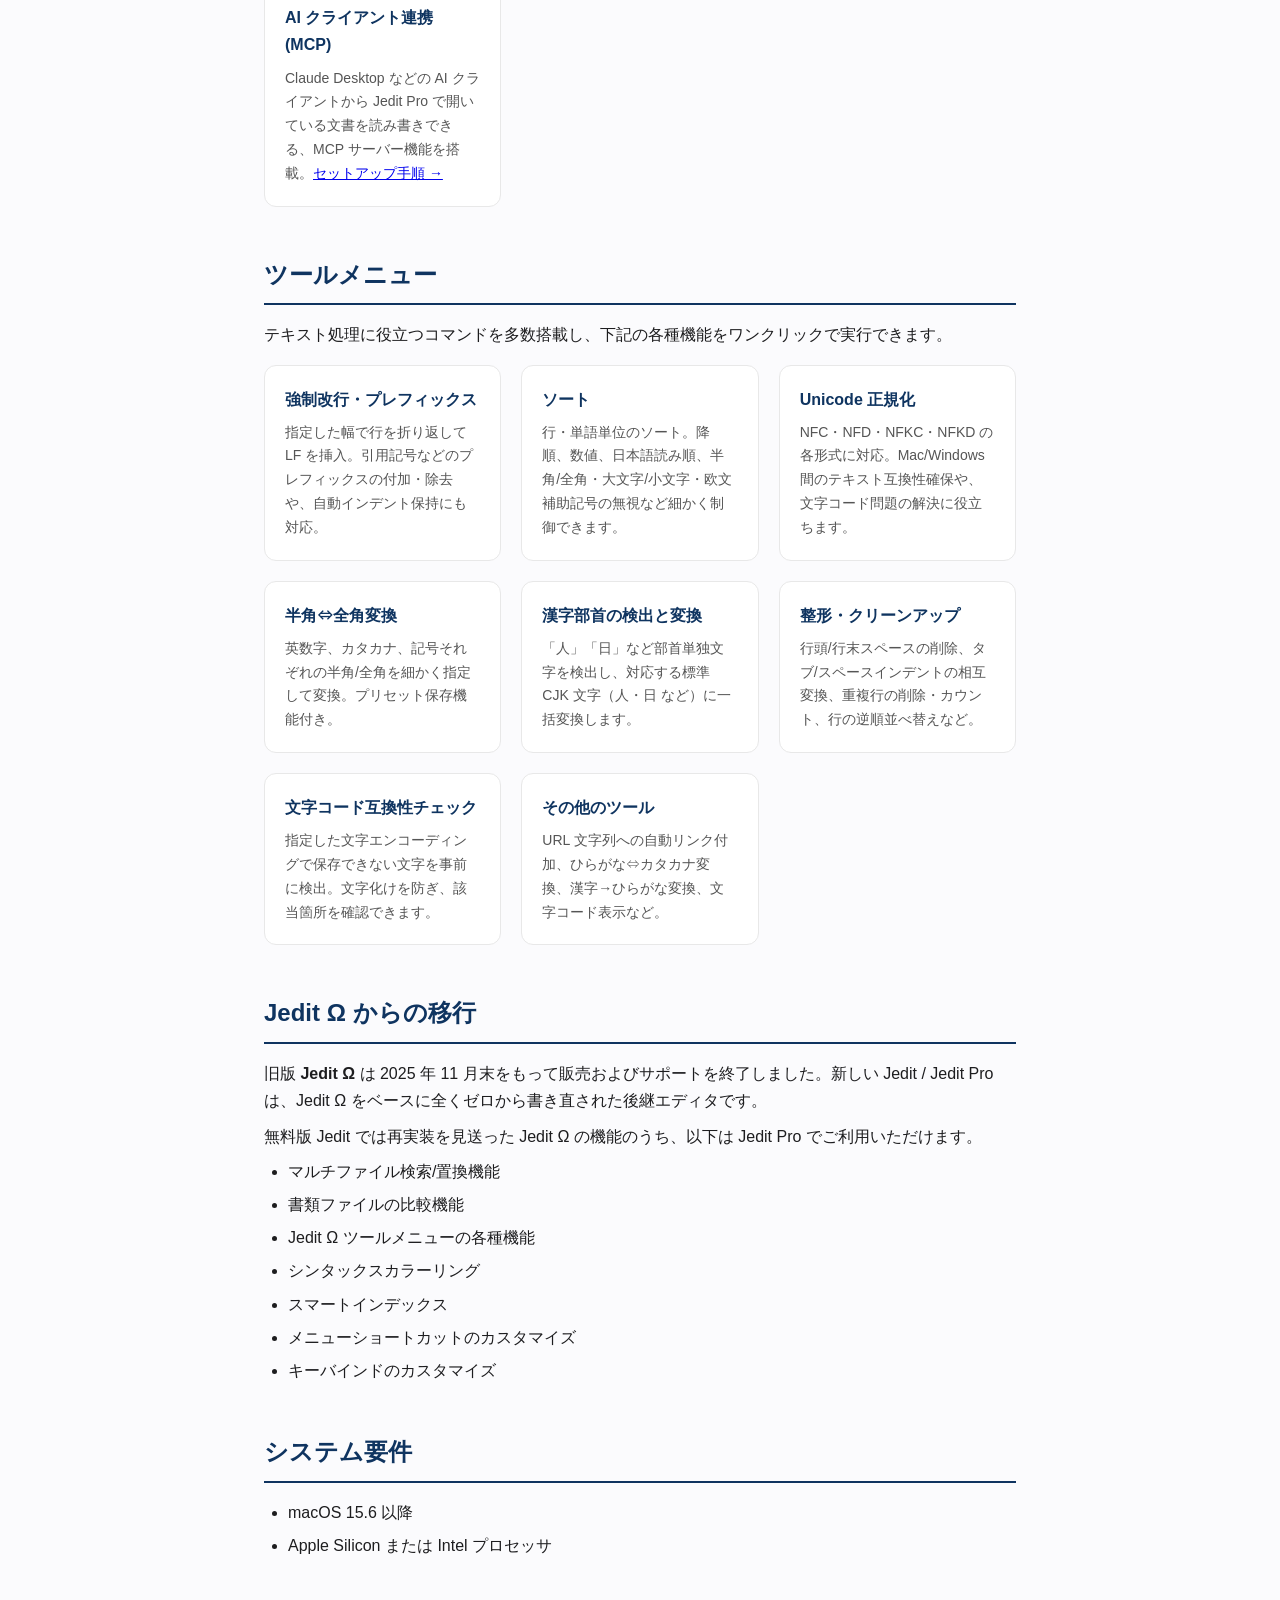
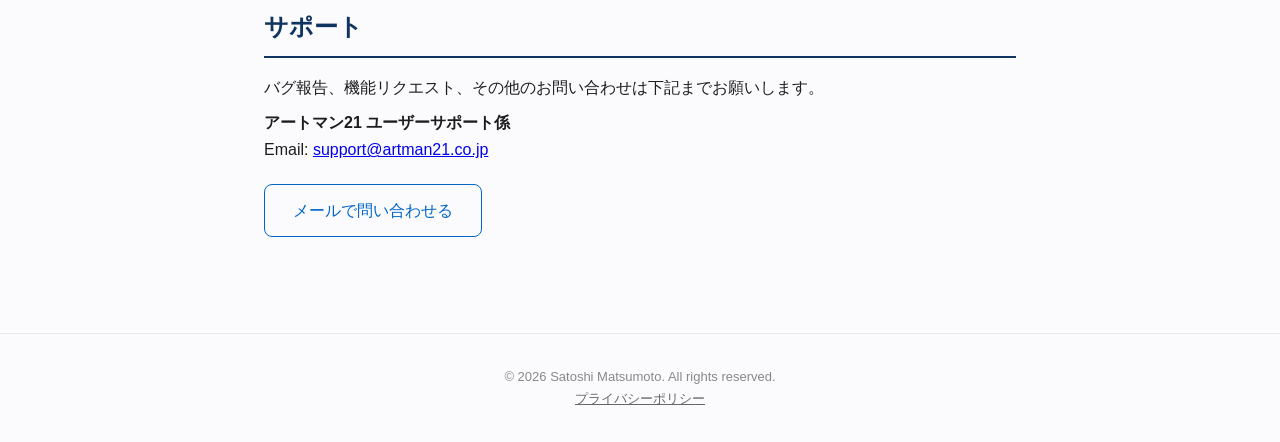
==== commit 14ab7c44: "日本語版: Pro 専用機能にスクリーンショットを追加 スクリーンショットのある 6 機能 (マルチ検索・置換 / 書類の比較 / スマート インデックス / シンタックスカラーリング / ショートカ" ====
--- a/docs/ja/index.html
+++ b/docs/ja/index.html
@@ -40,31 +40,44 @@
 
   <section>
     <h2>Pro 専用の主な機能</h2>
+
+    <div class="feature-wide">
+      <h3>マルチ検索・置換</h3>
+      <img src="../shots/multi-search.png" alt="マルチ検索パネルと検索結果ウィンドウ" loading="lazy">
+      <p>複数のファイルを横断して検索し、結果パネルからジャンプ・一括置換が可能。マルチペアの一括置換にも対応します。</p>
+    </div>
+
+    <div class="feature-wide">
+      <h3>書類の比較</h3>
+      <img src="../shots/document-compare.png" alt="2 つの書類を左右に並べて差異を色分け表示している画面" loading="lazy">
+      <p>2 つの書類を左右に並べて差異を色分け表示。保存済みのバージョンとの比較にも対応し、差異部分のダブルクリックで書類の該当箇所へジャンプできます。</p>
+    </div>
+
+    <div class="feature-wide">
+      <h3>スマートインデックス</h3>
+      <img src="../shots/smart-index.png" alt="サイドバーに見出し一覧を表示している画面" loading="lazy">
+      <p>サイドバーに見出し一覧を自動生成。Markdown、HTML、プログラミング言語などに対応した抽出ルールをカスタマイズでき、ブックマークへの取り込みも可能です。</p>
+    </div>
+
+    <div class="feature-wide">
+      <h3>シンタックスカラーリング</h3>
+      <img src="../shots/syntax-coloring.png" alt="Swift のソースコードをキーワードごとに色分け表示している画面" loading="lazy">
+      <p>プログラミング言語やマークアップ言語のキーワードを色分け表示。組み込み定義に加え、ユーザー定義のカラーリングを追加できます。</p>
+    </div>
+
+    <div class="feature-wide">
+      <h3>メニュー / キーバインドのカスタマイズ</h3>
+      <img src="../shots/shortcuts.png" alt="設定のショートカット画面でメニュー項目にキーを割り当てているところ" loading="lazy">
+      <p>メニュー項目のキーボードショートカット、およびテキスト編集時のキー操作を自由に変更できます。Emacs 風キーバインドの再現も可能。</p>
+    </div>
+
+    <div class="feature-wide">
+      <h3>青空文庫ルビ</h3>
+      <img src="../shots/ruby.png" alt="縦書きの本文にルビが振られている画面" loading="lazy">
+      <p>青空文庫形式の注記（｜漢字《かんじ》）をルビとして実際に描画。縦書き・横書きのどちらでも、編集画面・印刷・HTML 書き出しのすべてでルビが反映されます。</p>
+    </div>
+
     <div class="features-grid">
-      <div class="feature-card">
-        <h3>マルチ検索・置換</h3>
-        <p>複数のファイルを横断して検索し、結果パネルからジャンプ・一括置換が可能。マルチペアの一括置換にも対応します。</p>
-      </div>
-      <div class="feature-card">
-        <h3>書類の比較</h3>
-        <p>2 つの書類を左右に並べて差異を色分け表示。保存済みのバージョンとの比較にも対応し、差異部分のダブルクリックで書類の該当箇所へジャンプできます。</p>
-      </div>
-      <div class="feature-card">
-        <h3>スマートインデックス</h3>
-        <p>サイドバーに見出し一覧を自動生成。Markdown、HTML、プログラミング言語などに対応した抽出ルールをカスタマイズでき、ブックマークへの取り込みも可能です。</p>
-      </div>
-      <div class="feature-card">
-        <h3>シンタックスカラーリング</h3>
-        <p>プログラミング言語やマークアップ言語のキーワードを色分け表示。組み込み定義に加え、ユーザー定義のカラーリングを追加できます。</p>
-      </div>
-      <div class="feature-card">
-        <h3>メニュー / キーバインドのカスタマイズ</h3>
-        <p>メニュー項目のキーボードショートカット、およびテキスト編集時のキー操作を自由に変更できます。Emacs 風キーバインドの再現も可能。</p>
-      </div>
-      <div class="feature-card">
-        <h3>青空文庫ルビ</h3>
-        <p>青空文庫形式の注記（｜漢字《かんじ》）をルビとして実際に描画。縦書き・横書きのどちらでも、編集画面・印刷・HTML 書き出しのすべてでルビが反映されます。</p>
-      </div>
       <div class="feature-card">
         <h3>傍点（圏点）</h3>
         <p>ゴマ点・丸・二重丸・白ゴマなど 9 種類の傍点に対応。左傍点やルビとの併用にも対応し、入力用のダイアログから選択して適用できます。</p>
--- a/docs/style.css
+++ b/docs/style.css
@@ -51,6 +51,24 @@
 }
 .feature-card h3 { font-size: 16px; margin-bottom: 8px; color: #0f3460; }
 .feature-card p { font-size: 14px; color: #555; }
+/* スクリーンショット付きの機能ブロック（本文幅いっぱい） */
+.feature-wide {
+  background: #fff;
+  border: 1px solid #e8e8e8;
+  border-radius: 12px;
+  padding: 20px;
+  margin-top: 20px;
+}
+.feature-wide h3 { font-size: 16px; margin-bottom: 12px; color: #0f3460; }
+.feature-wide img {
+  display: block;
+  width: 100%;
+  height: auto;
+  border-radius: 8px;
+  border: 1px solid #e0e0e0;
+  margin-bottom: 12px;
+}
+.feature-wide p { font-size: 14px; color: #555; }
 .btn {
   display: inline-block;
   background: #0066cc;
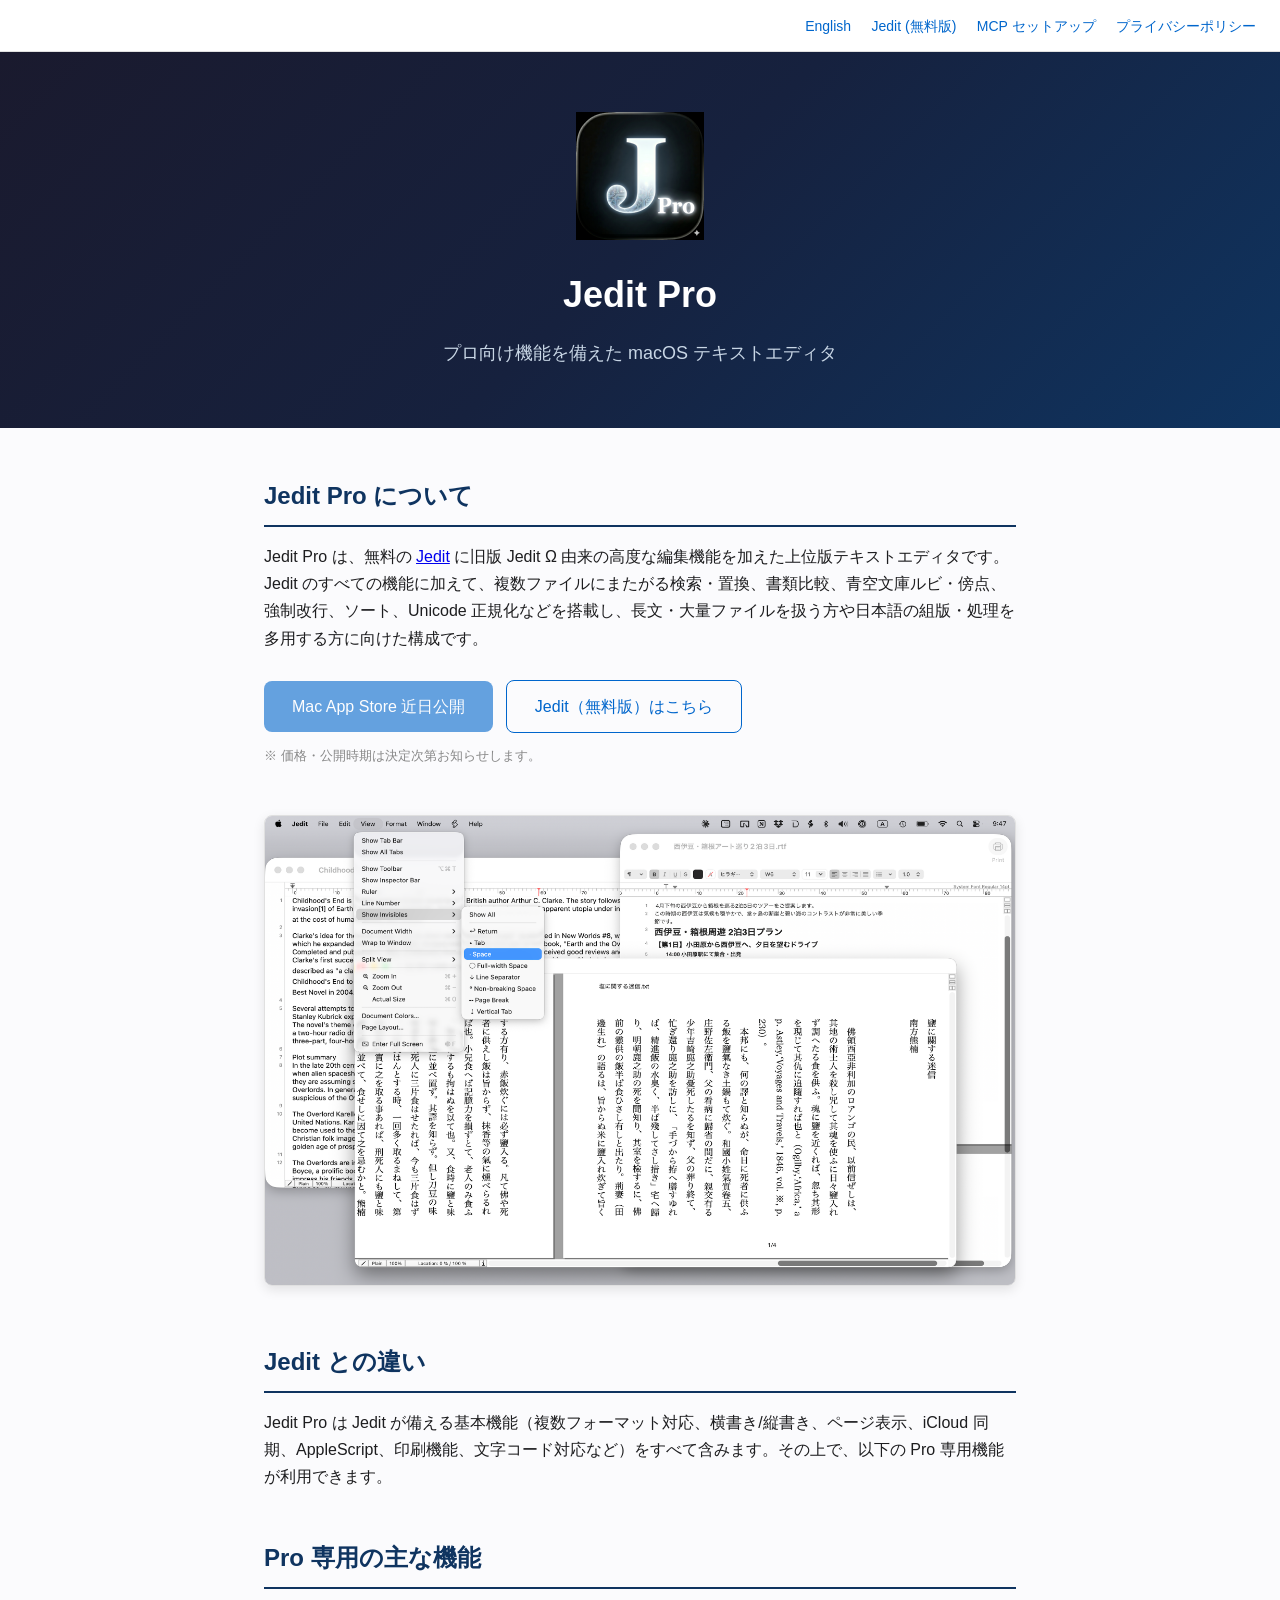
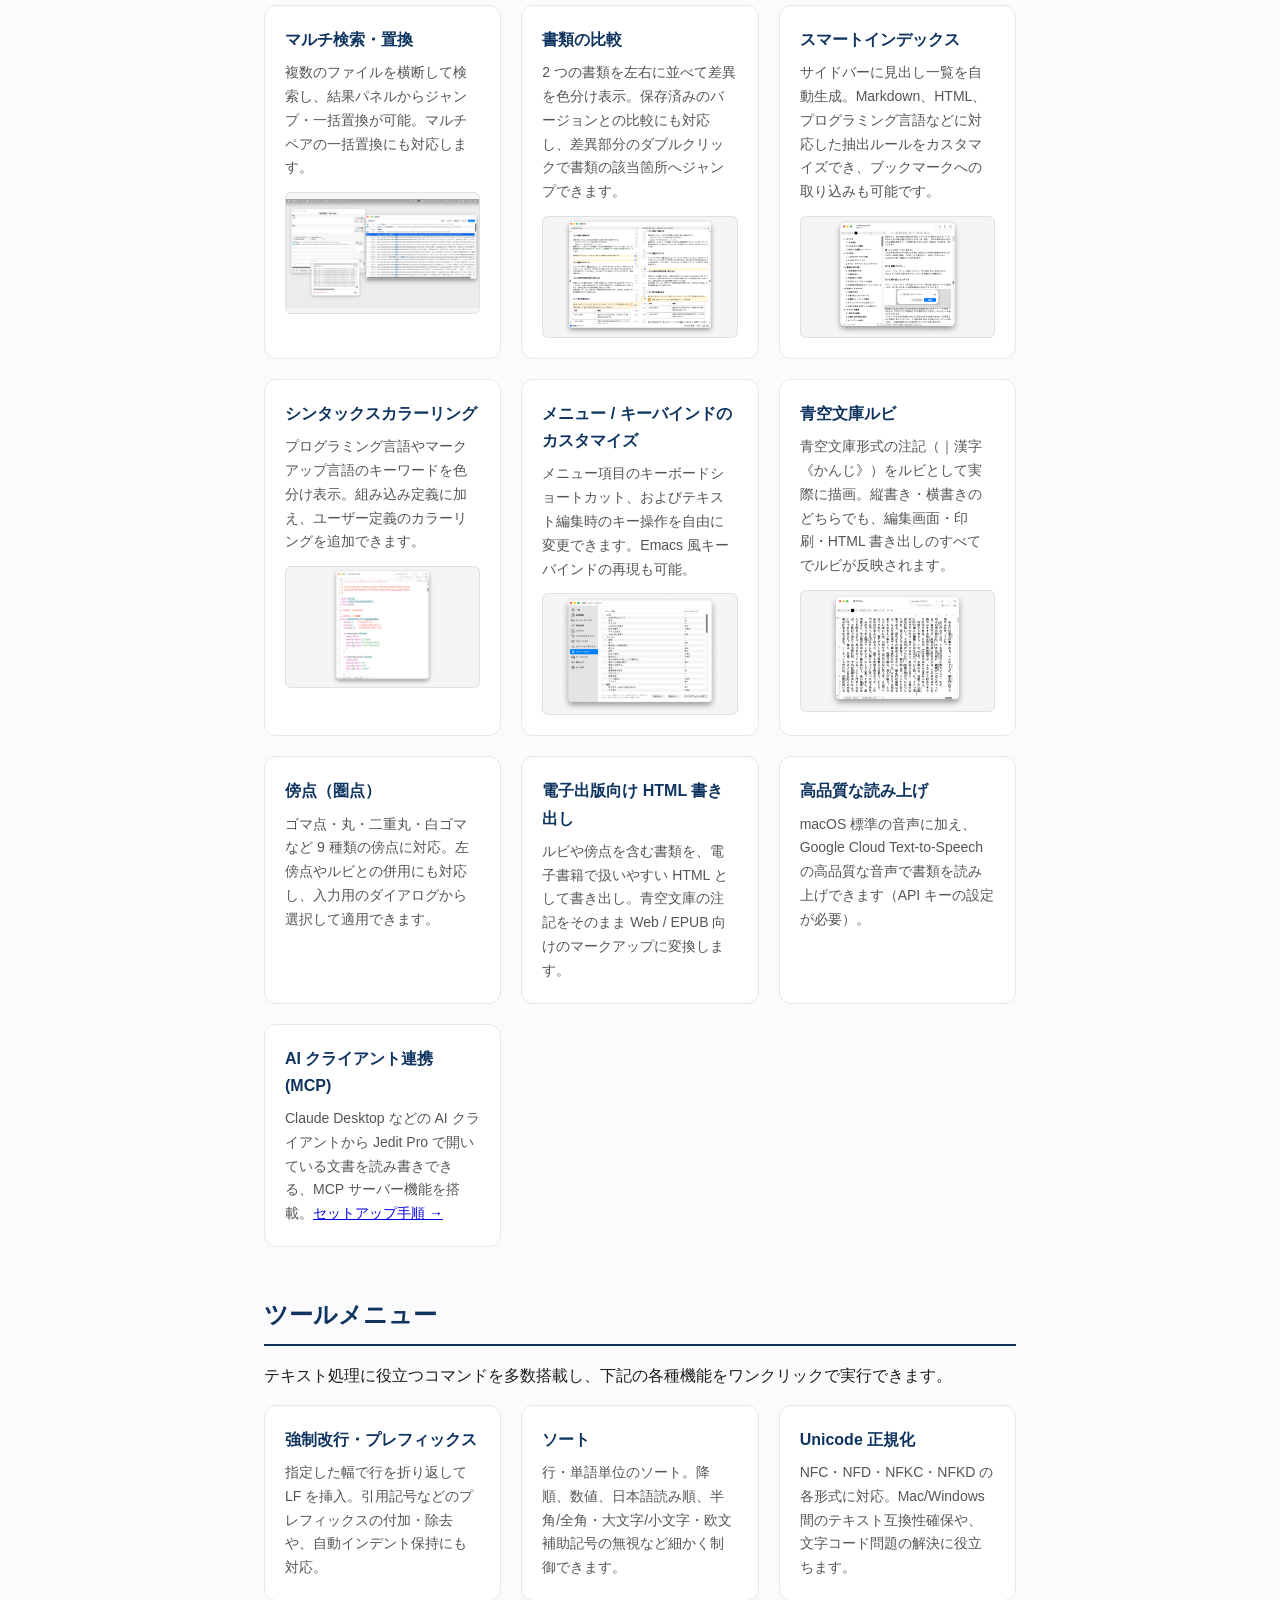
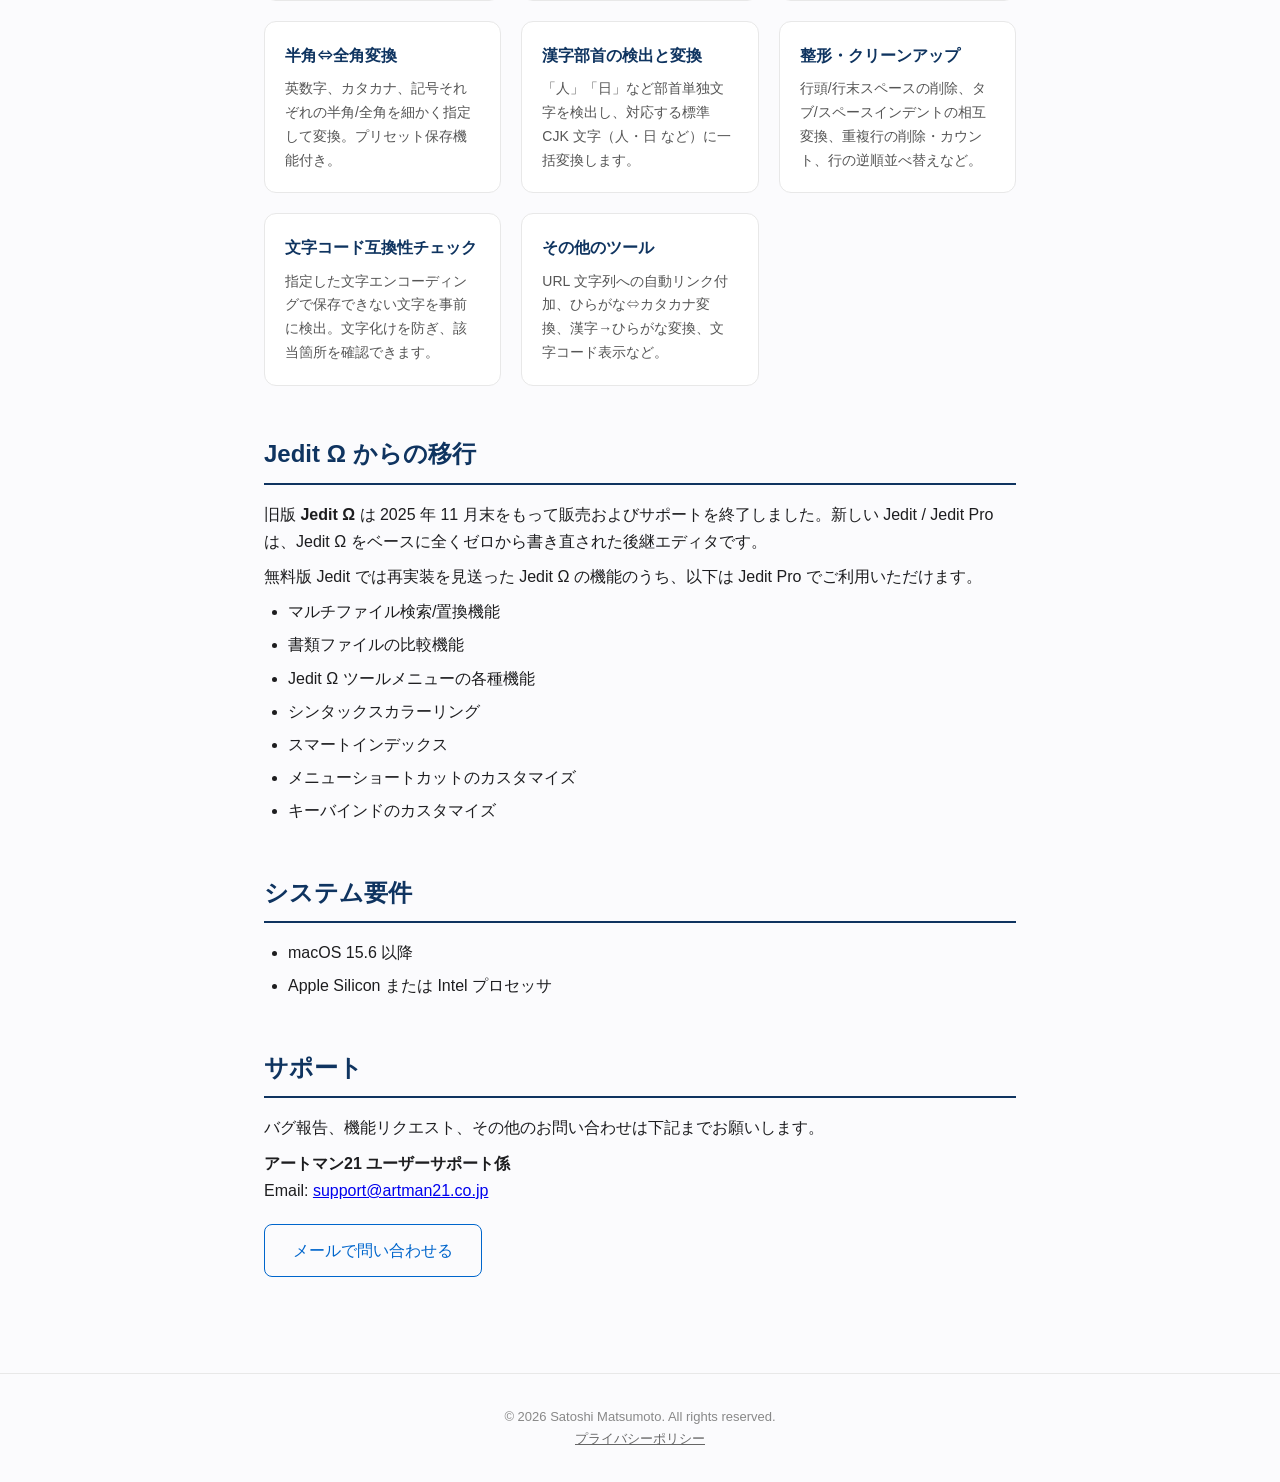
==== commit 3f7f3efc: "日本語版: スクリーンショットをカード内のサムネイルに変更 本文幅いっぱいの .feature-wide ブロックは、1 機能あたりの縦幅が大きすぎて 全機能を見渡せなくなっていたため撤回。図がなかっ" ====
--- a/docs/ja/index.html
+++ b/docs/ja/index.html
@@ -4,7 +4,7 @@
 <meta charset="utf-8">
 <meta name="viewport" content="width=device-width, initial-scale=1">
 <title>Jedit Pro</title>
-<link rel="stylesheet" href="../style.css">
+<link rel="stylesheet" href="../style.css?v=2">
 </head>
 <body>
 <nav>
@@ -40,44 +40,49 @@
 
   <section>
     <h2>Pro 専用の主な機能</h2>
-
-    <div class="feature-wide">
-      <h3>マルチ検索・置換</h3>
-      <img src="../shots/multi-search.png" alt="マルチ検索パネルと検索結果ウィンドウ" loading="lazy">
-      <p>複数のファイルを横断して検索し、結果パネルからジャンプ・一括置換が可能。マルチペアの一括置換にも対応します。</p>
-    </div>
-
-    <div class="feature-wide">
-      <h3>書類の比較</h3>
-      <img src="../shots/document-compare.png" alt="2 つの書類を左右に並べて差異を色分け表示している画面" loading="lazy">
-      <p>2 つの書類を左右に並べて差異を色分け表示。保存済みのバージョンとの比較にも対応し、差異部分のダブルクリックで書類の該当箇所へジャンプできます。</p>
-    </div>
-
-    <div class="feature-wide">
-      <h3>スマートインデックス</h3>
-      <img src="../shots/smart-index.png" alt="サイドバーに見出し一覧を表示している画面" loading="lazy">
-      <p>サイドバーに見出し一覧を自動生成。Markdown、HTML、プログラミング言語などに対応した抽出ルールをカスタマイズでき、ブックマークへの取り込みも可能です。</p>
-    </div>
-
-    <div class="feature-wide">
-      <h3>シンタックスカラーリング</h3>
-      <img src="../shots/syntax-coloring.png" alt="Swift のソースコードをキーワードごとに色分け表示している画面" loading="lazy">
-      <p>プログラミング言語やマークアップ言語のキーワードを色分け表示。組み込み定義に加え、ユーザー定義のカラーリングを追加できます。</p>
-    </div>
-
-    <div class="feature-wide">
-      <h3>メニュー / キーバインドのカスタマイズ</h3>
-      <img src="../shots/shortcuts.png" alt="設定のショートカット画面でメニュー項目にキーを割り当てているところ" loading="lazy">
-      <p>メニュー項目のキーボードショートカット、およびテキスト編集時のキー操作を自由に変更できます。Emacs 風キーバインドの再現も可能。</p>
-    </div>
-
-    <div class="feature-wide">
-      <h3>青空文庫ルビ</h3>
-      <img src="../shots/ruby.png" alt="縦書きの本文にルビが振られている画面" loading="lazy">
-      <p>青空文庫形式の注記（｜漢字《かんじ》）をルビとして実際に描画。縦書き・横書きのどちらでも、編集画面・印刷・HTML 書き出しのすべてでルビが反映されます。</p>
-    </div>
-
     <div class="features-grid">
+      <div class="feature-card">
+        <h3>マルチ検索・置換</h3>
+        <p>複数のファイルを横断して検索し、結果パネルからジャンプ・一括置換が可能。マルチペアの一括置換にも対応します。</p>
+        <a class="shot" href="../shots/multi-search.png" target="_blank" rel="noopener" title="クリックで拡大">
+          <img src="../shots/thumbs/multi-search.png" alt="マルチ検索パネルと検索結果ウィンドウ" loading="lazy">
+        </a>
+      </div>
+      <div class="feature-card">
+        <h3>書類の比較</h3>
+        <p>2 つの書類を左右に並べて差異を色分け表示。保存済みのバージョンとの比較にも対応し、差異部分のダブルクリックで書類の該当箇所へジャンプできます。</p>
+        <a class="shot" href="../shots/document-compare.png" target="_blank" rel="noopener" title="クリックで拡大">
+          <img src="../shots/thumbs/document-compare.png" alt="2 つの書類を左右に並べて差異を色分け表示している画面" loading="lazy">
+        </a>
+      </div>
+      <div class="feature-card">
+        <h3>スマートインデックス</h3>
+        <p>サイドバーに見出し一覧を自動生成。Markdown、HTML、プログラミング言語などに対応した抽出ルールをカスタマイズでき、ブックマークへの取り込みも可能です。</p>
+        <a class="shot" href="../shots/smart-index.png" target="_blank" rel="noopener" title="クリックで拡大">
+          <img src="../shots/thumbs/smart-index.png" alt="サイドバーに見出し一覧を表示している画面" loading="lazy">
+        </a>
+      </div>
+      <div class="feature-card">
+        <h3>シンタックスカラーリング</h3>
+        <p>プログラミング言語やマークアップ言語のキーワードを色分け表示。組み込み定義に加え、ユーザー定義のカラーリングを追加できます。</p>
+        <a class="shot" href="../shots/syntax-coloring.png" target="_blank" rel="noopener" title="クリックで拡大">
+          <img src="../shots/thumbs/syntax-coloring.png" alt="Swift のソースコードをキーワードごとに色分け表示している画面" loading="lazy">
+        </a>
+      </div>
+      <div class="feature-card">
+        <h3>メニュー / キーバインドのカスタマイズ</h3>
+        <p>メニュー項目のキーボードショートカット、およびテキスト編集時のキー操作を自由に変更できます。Emacs 風キーバインドの再現も可能。</p>
+        <a class="shot" href="../shots/shortcuts.png" target="_blank" rel="noopener" title="クリックで拡大">
+          <img src="../shots/thumbs/shortcuts.png" alt="設定のショートカット画面でメニュー項目にキーを割り当てているところ" loading="lazy">
+        </a>
+      </div>
+      <div class="feature-card">
+        <h3>青空文庫ルビ</h3>
+        <p>青空文庫形式の注記（｜漢字《かんじ》）をルビとして実際に描画。縦書き・横書きのどちらでも、編集画面・印刷・HTML 書き出しのすべてでルビが反映されます。</p>
+        <a class="shot" href="../shots/ruby.png" target="_blank" rel="noopener" title="クリックで拡大">
+          <img src="../shots/thumbs/ruby.png" alt="縦書きの本文にルビが振られている画面" loading="lazy">
+        </a>
+      </div>
       <div class="feature-card">
         <h3>傍点（圏点）</h3>
         <p>ゴマ点・丸・二重丸・白ゴマなど 9 種類の傍点に対応。左傍点やルビとの併用にも対応し、入力用のダイアログから選択して適用できます。</p>
--- a/docs/style.css
+++ b/docs/style.css
@@ -51,24 +51,24 @@
 }
 .feature-card h3 { font-size: 16px; margin-bottom: 8px; color: #0f3460; }
 .feature-card p { font-size: 14px; color: #555; }
-/* スクリーンショット付きの機能ブロック（本文幅いっぱい） */
-.feature-wide {
-  background: #fff;
-  border: 1px solid #e8e8e8;
-  border-radius: 12px;
-  padding: 20px;
-  margin-top: 20px;
+/* 機能カード内のスクリーンショット・サムネイル（クリックで原寸を開く） */
+.feature-card .shot {
+  display: block;
+  margin-top: 12px;
+  border: 1px solid #e0e0e0;
+  border-radius: 6px;
+  background: #f5f5f7;
+  overflow: hidden;
 }
-.feature-wide h3 { font-size: 16px; margin-bottom: 12px; color: #0f3460; }
-.feature-wide img {
+.feature-card .shot img {
   display: block;
   width: 100%;
-  height: auto;
-  border-radius: 8px;
-  border: 1px solid #e0e0e0;
-  margin-bottom: 12px;
+  height: 120px;
+  object-fit: contain;
+  transition: transform 0.2s ease;
 }
-.feature-wide p { font-size: 14px; color: #555; }
+.feature-card .shot:hover { border-color: #0066cc; }
+.feature-card .shot:hover img { transform: scale(1.04); }
 .btn {
   display: inline-block;
   background: #0066cc;
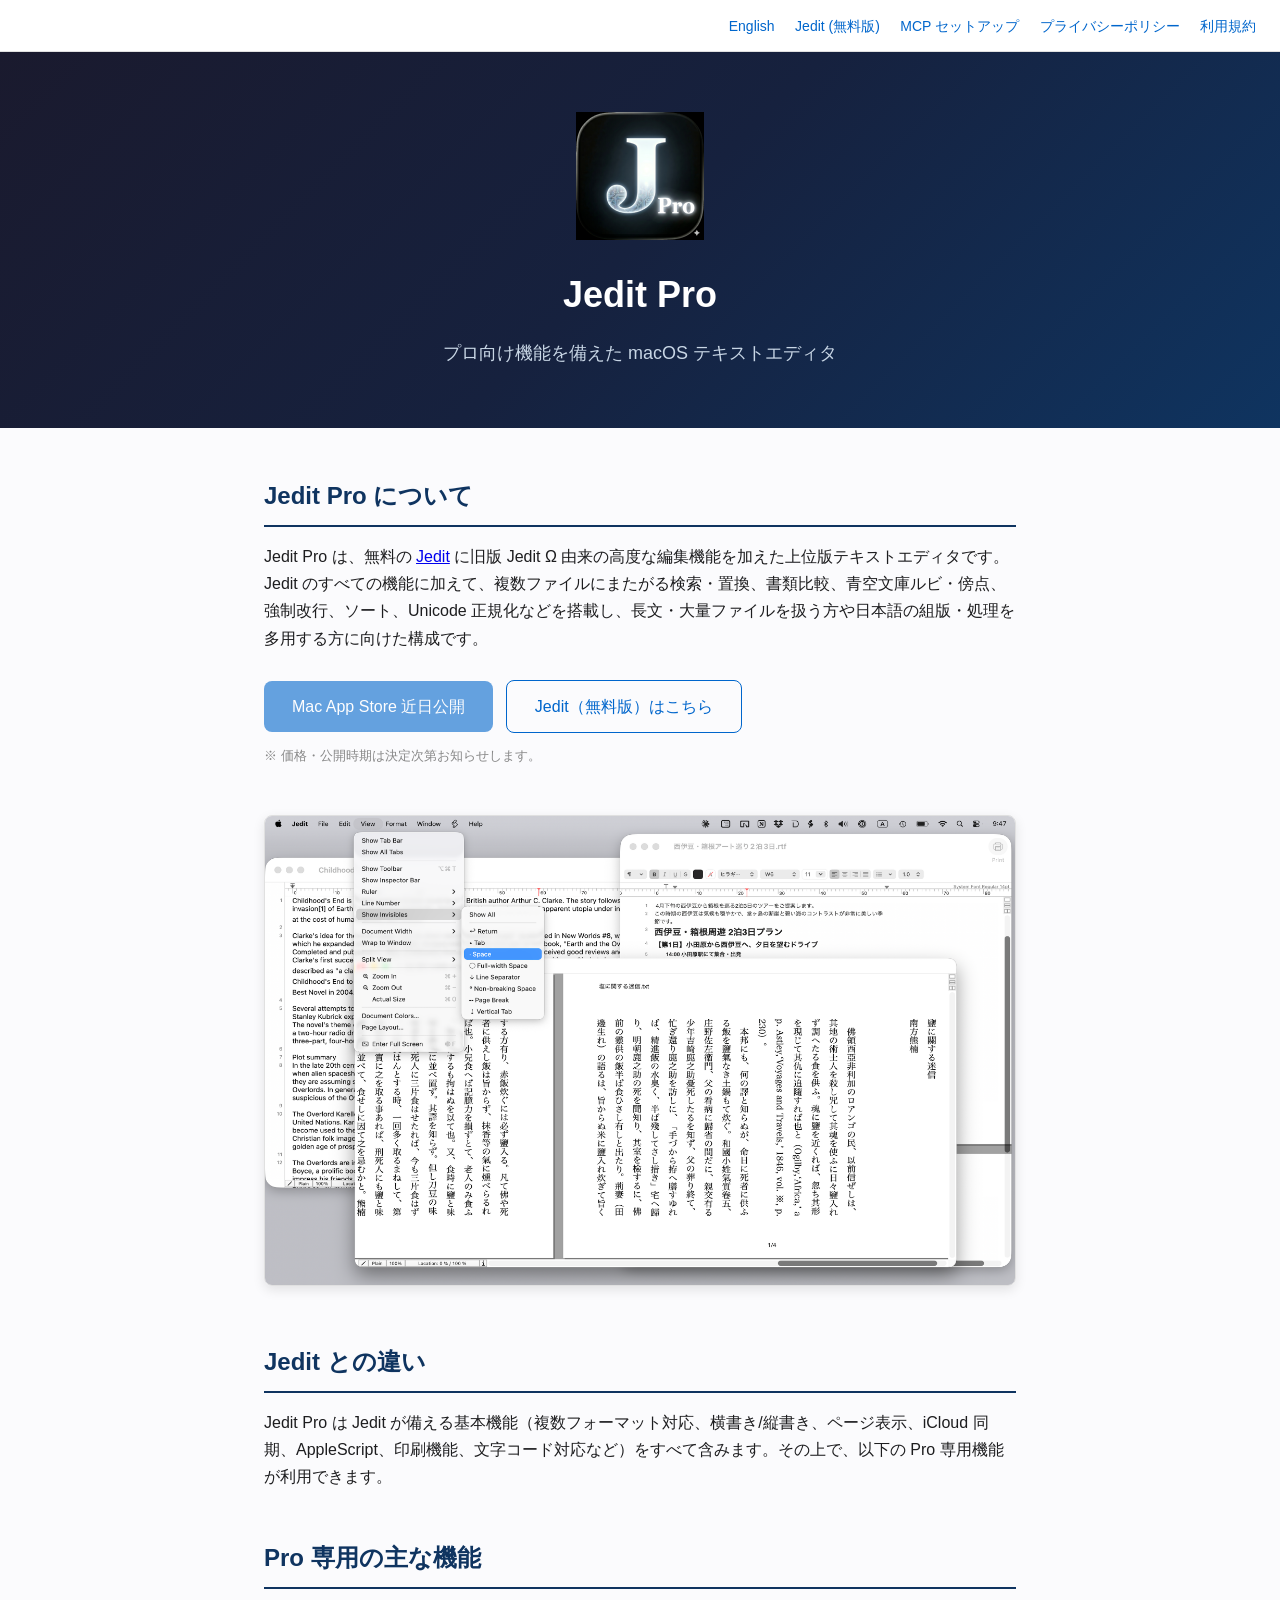
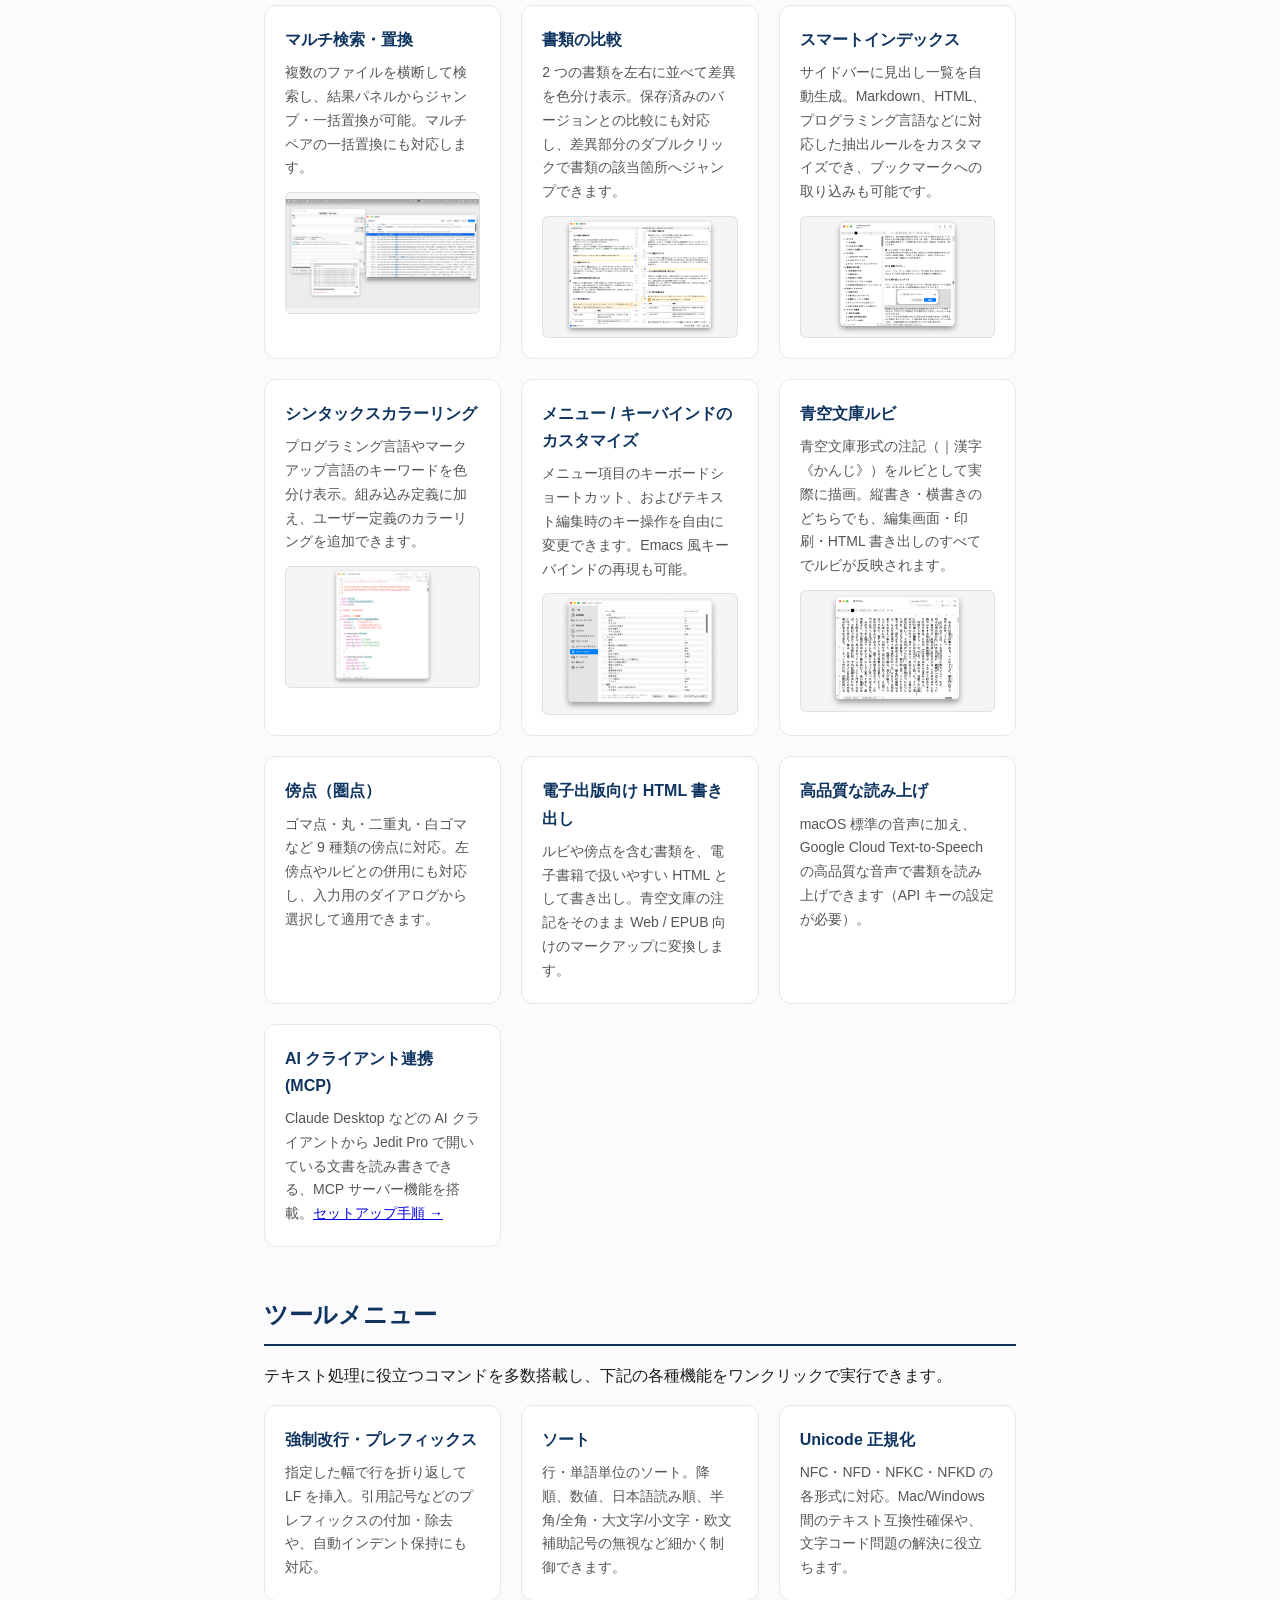
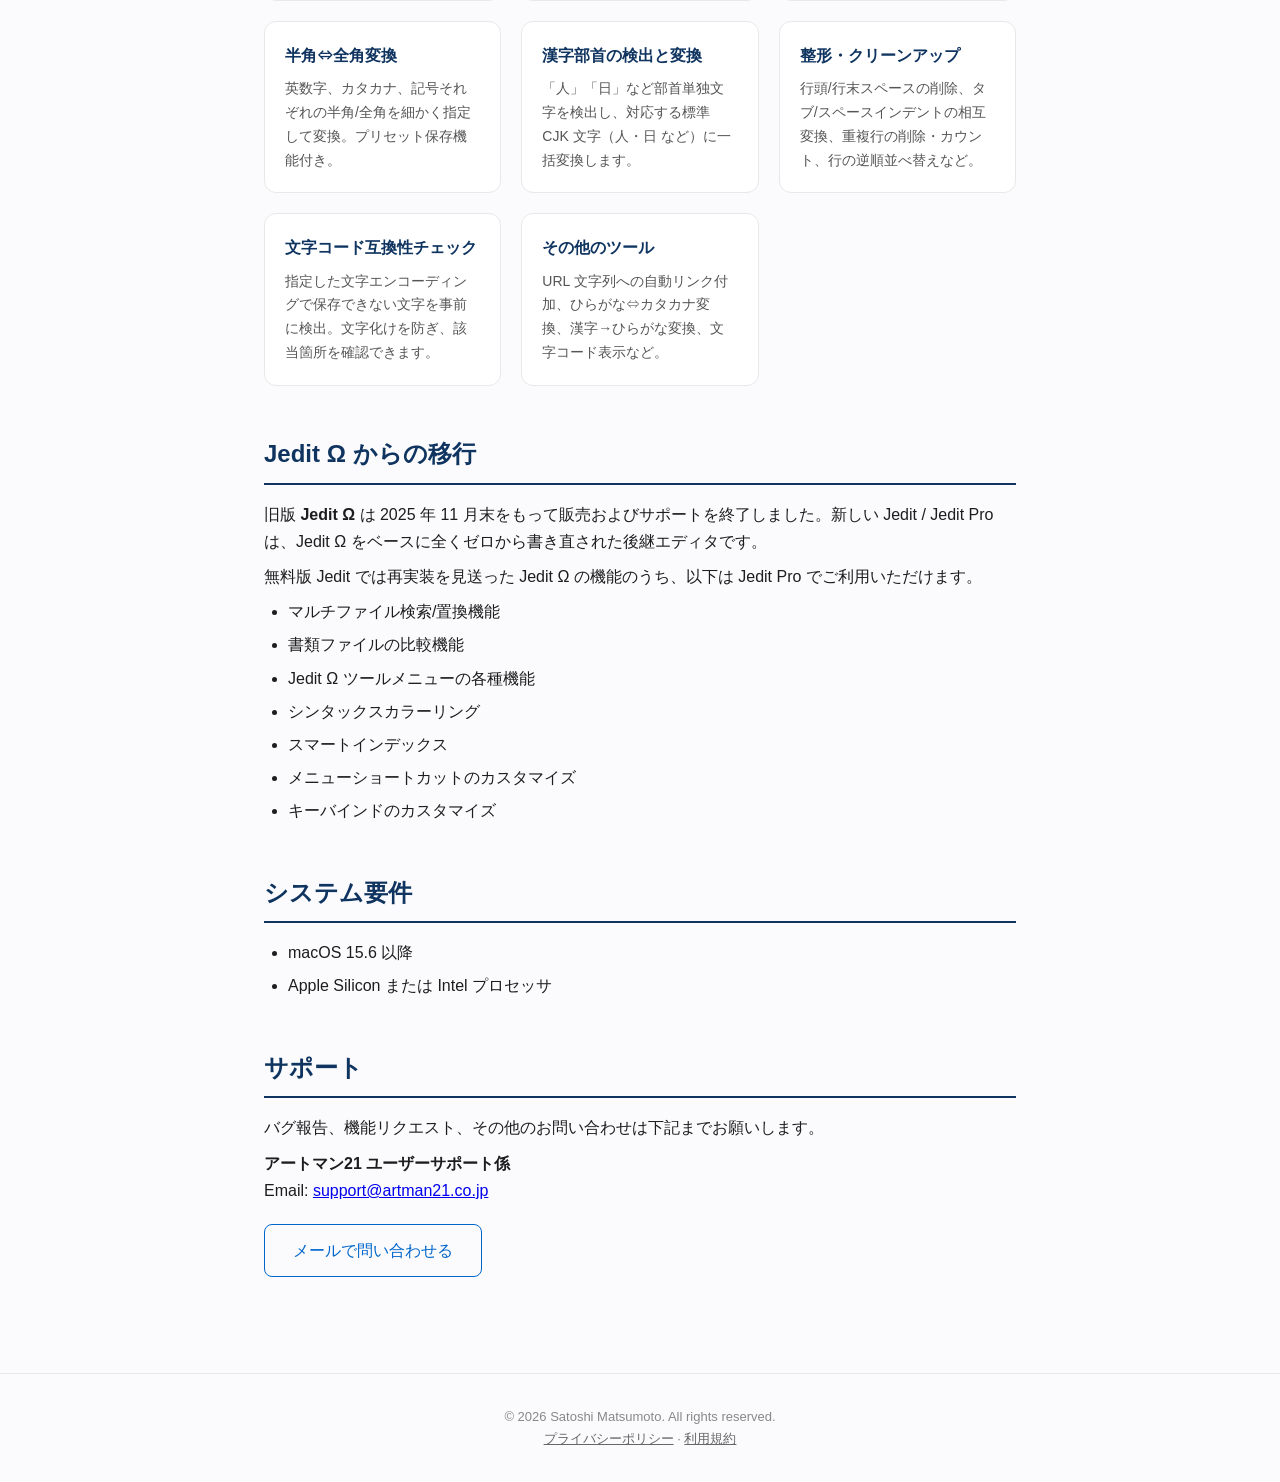
==== commit 1272202d: "利用規約 (EULA) ページを追加 (日本語・英語) App Store のサブスクリプション審査要件を満たすため、独自 EULA を用意する。  - 自動更新の必須開示 (価格・期間・24時間前ル" ====
--- a/docs/ja/index.html
+++ b/docs/ja/index.html
@@ -4,7 +4,7 @@
 <meta charset="utf-8">
 <meta name="viewport" content="width=device-width, initial-scale=1">
 <title>Jedit Pro</title>
-<link rel="stylesheet" href="../style.css?v=2">
+<link rel="stylesheet" href="../style.css?v=3">
 </head>
 <body>
 <nav>
@@ -12,6 +12,7 @@
   <a href="https://cometheart314.github.io/Jedit-open/ja/">Jedit (無料版)</a>
   <a href="mcp.html">MCP セットアップ</a>
   <a href="privacy.html">プライバシーポリシー</a>
+  <a href="terms.html">利用規約</a>
 </nav>
 <header>
   <img src="../appicon-pro.png" alt="Jedit Pro" width="128" height="128" style="margin-bottom: 16px;">
@@ -38,49 +39,49 @@
     <p>Jedit Pro は Jedit が備える基本機能（複数フォーマット対応、横書き/縦書き、ページ表示、iCloud 同期、AppleScript、印刷機能、文字コード対応など）をすべて含みます。その上で、以下の Pro 専用機能が利用できます。</p>
   </section>
 
-  <section>
+  <section id="features">
     <h2>Pro 専用の主な機能</h2>
     <div class="features-grid">
       <div class="feature-card">
         <h3>マルチ検索・置換</h3>
         <p>複数のファイルを横断して検索し、結果パネルからジャンプ・一括置換が可能。マルチペアの一括置換にも対応します。</p>
-        <a class="shot" href="../shots/multi-search.png" target="_blank" rel="noopener" title="クリックで拡大">
-          <img src="../shots/thumbs/multi-search.png" alt="マルチ検索パネルと検索結果ウィンドウ" loading="lazy">
+        <a class="shot" href="shots.html#multi-search" title="クリックで拡大">
+          <img src="../shots/ja/thumbs/multi-search.png" alt="マルチ検索パネルと検索結果ウィンドウ" loading="lazy">
         </a>
       </div>
       <div class="feature-card">
         <h3>書類の比較</h3>
         <p>2 つの書類を左右に並べて差異を色分け表示。保存済みのバージョンとの比較にも対応し、差異部分のダブルクリックで書類の該当箇所へジャンプできます。</p>
-        <a class="shot" href="../shots/document-compare.png" target="_blank" rel="noopener" title="クリックで拡大">
-          <img src="../shots/thumbs/document-compare.png" alt="2 つの書類を左右に並べて差異を色分け表示している画面" loading="lazy">
+        <a class="shot" href="shots.html#document-compare" title="クリックで拡大">
+          <img src="../shots/ja/thumbs/document-compare.png" alt="2 つの書類を左右に並べて差異を色分け表示している画面" loading="lazy">
         </a>
       </div>
       <div class="feature-card">
         <h3>スマートインデックス</h3>
         <p>サイドバーに見出し一覧を自動生成。Markdown、HTML、プログラミング言語などに対応した抽出ルールをカスタマイズでき、ブックマークへの取り込みも可能です。</p>
-        <a class="shot" href="../shots/smart-index.png" target="_blank" rel="noopener" title="クリックで拡大">
-          <img src="../shots/thumbs/smart-index.png" alt="サイドバーに見出し一覧を表示している画面" loading="lazy">
+        <a class="shot" href="shots.html#smart-index" title="クリックで拡大">
+          <img src="../shots/ja/thumbs/smart-index.png" alt="サイドバーに見出し一覧を表示している画面" loading="lazy">
         </a>
       </div>
       <div class="feature-card">
         <h3>シンタックスカラーリング</h3>
         <p>プログラミング言語やマークアップ言語のキーワードを色分け表示。組み込み定義に加え、ユーザー定義のカラーリングを追加できます。</p>
-        <a class="shot" href="../shots/syntax-coloring.png" target="_blank" rel="noopener" title="クリックで拡大">
-          <img src="../shots/thumbs/syntax-coloring.png" alt="Swift のソースコードをキーワードごとに色分け表示している画面" loading="lazy">
+        <a class="shot" href="shots.html#syntax-coloring" title="クリックで拡大">
+          <img src="../shots/ja/thumbs/syntax-coloring.png" alt="Swift のソースコードをキーワードごとに色分け表示している画面" loading="lazy">
         </a>
       </div>
       <div class="feature-card">
         <h3>メニュー / キーバインドのカスタマイズ</h3>
         <p>メニュー項目のキーボードショートカット、およびテキスト編集時のキー操作を自由に変更できます。Emacs 風キーバインドの再現も可能。</p>
-        <a class="shot" href="../shots/shortcuts.png" target="_blank" rel="noopener" title="クリックで拡大">
-          <img src="../shots/thumbs/shortcuts.png" alt="設定のショートカット画面でメニュー項目にキーを割り当てているところ" loading="lazy">
+        <a class="shot" href="shots.html#shortcuts" title="クリックで拡大">
+          <img src="../shots/ja/thumbs/shortcuts.png" alt="設定のショートカット画面でメニュー項目にキーを割り当てているところ" loading="lazy">
         </a>
       </div>
       <div class="feature-card">
         <h3>青空文庫ルビ</h3>
         <p>青空文庫形式の注記（｜漢字《かんじ》）をルビとして実際に描画。縦書き・横書きのどちらでも、編集画面・印刷・HTML 書き出しのすべてでルビが反映されます。</p>
-        <a class="shot" href="../shots/ruby.png" target="_blank" rel="noopener" title="クリックで拡大">
-          <img src="../shots/thumbs/ruby.png" alt="縦書きの本文にルビが振られている画面" loading="lazy">
+        <a class="shot" href="shots.html#ruby" title="クリックで拡大">
+          <img src="../shots/ja/thumbs/ruby.png" alt="縦書きの本文にルビが振られている画面" loading="lazy">
         </a>
       </div>
       <div class="feature-card">
@@ -176,7 +177,7 @@
 </main>
 <footer>
   <p>&copy; 2026 Satoshi Matsumoto. All rights reserved.</p>
-  <p><a href="privacy.html">プライバシーポリシー</a></p>
+  <p><a href="privacy.html">プライバシーポリシー</a> &middot; <a href="terms.html">利用規約</a></p>
 </footer>
 </body>
 </html>
--- a/docs/style.css
+++ b/docs/style.css
@@ -69,6 +69,64 @@
 }
 .feature-card .shot:hover { border-color: #0066cc; }
 .feature-card .shot:hover img { transform: scale(1.04); }
+
+/* スクリーンショット・ビューア (shots.html) */
+main.wide { max-width: 1100px; }
+.viewer-head {
+  display: flex;
+  justify-content: space-between;
+  align-items: center;
+  gap: 16px;
+  margin-bottom: 20px;
+}
+.viewer-head .btn { margin-top: 0; margin-right: 0; }
+.counter { font-size: 14px; color: #888; white-space: nowrap; }
+.viewer-title {
+  font-size: 22px;
+  font-weight: 600;
+  color: #0f3460;
+  margin-bottom: 16px;
+}
+.viewer-stage {
+  background: #f5f5f7;
+  border: 1px solid #e0e0e0;
+  border-radius: 12px;
+  padding: 16px;
+  text-align: center;
+}
+.viewer-stage img {
+  max-width: 100%;
+  max-height: 72vh;
+  height: auto;
+  border-radius: 6px;
+}
+.viewer-nav {
+  display: flex;
+  gap: 12px;
+  justify-content: center;
+  margin-top: 20px;
+}
+.viewer-nav .btn { margin-top: 0; margin-right: 0; }
+button.btn {
+  font: inherit;
+  cursor: pointer;
+  border: 1px solid #0066cc;
+}
+.viewer-hint {
+  text-align: center;
+  font-size: 13px;
+  color: #888;
+  margin-top: 16px;
+}
+.viewer-desc {
+  max-width: 800px;
+  margin: 20px auto 0;
+  font-size: 14px;
+  color: #555;
+}
+@media (max-width: 520px) {
+  .viewer-head { flex-direction: column; align-items: flex-start; gap: 8px; }
+}
 .btn {
   display: inline-block;
   background: #0066cc;
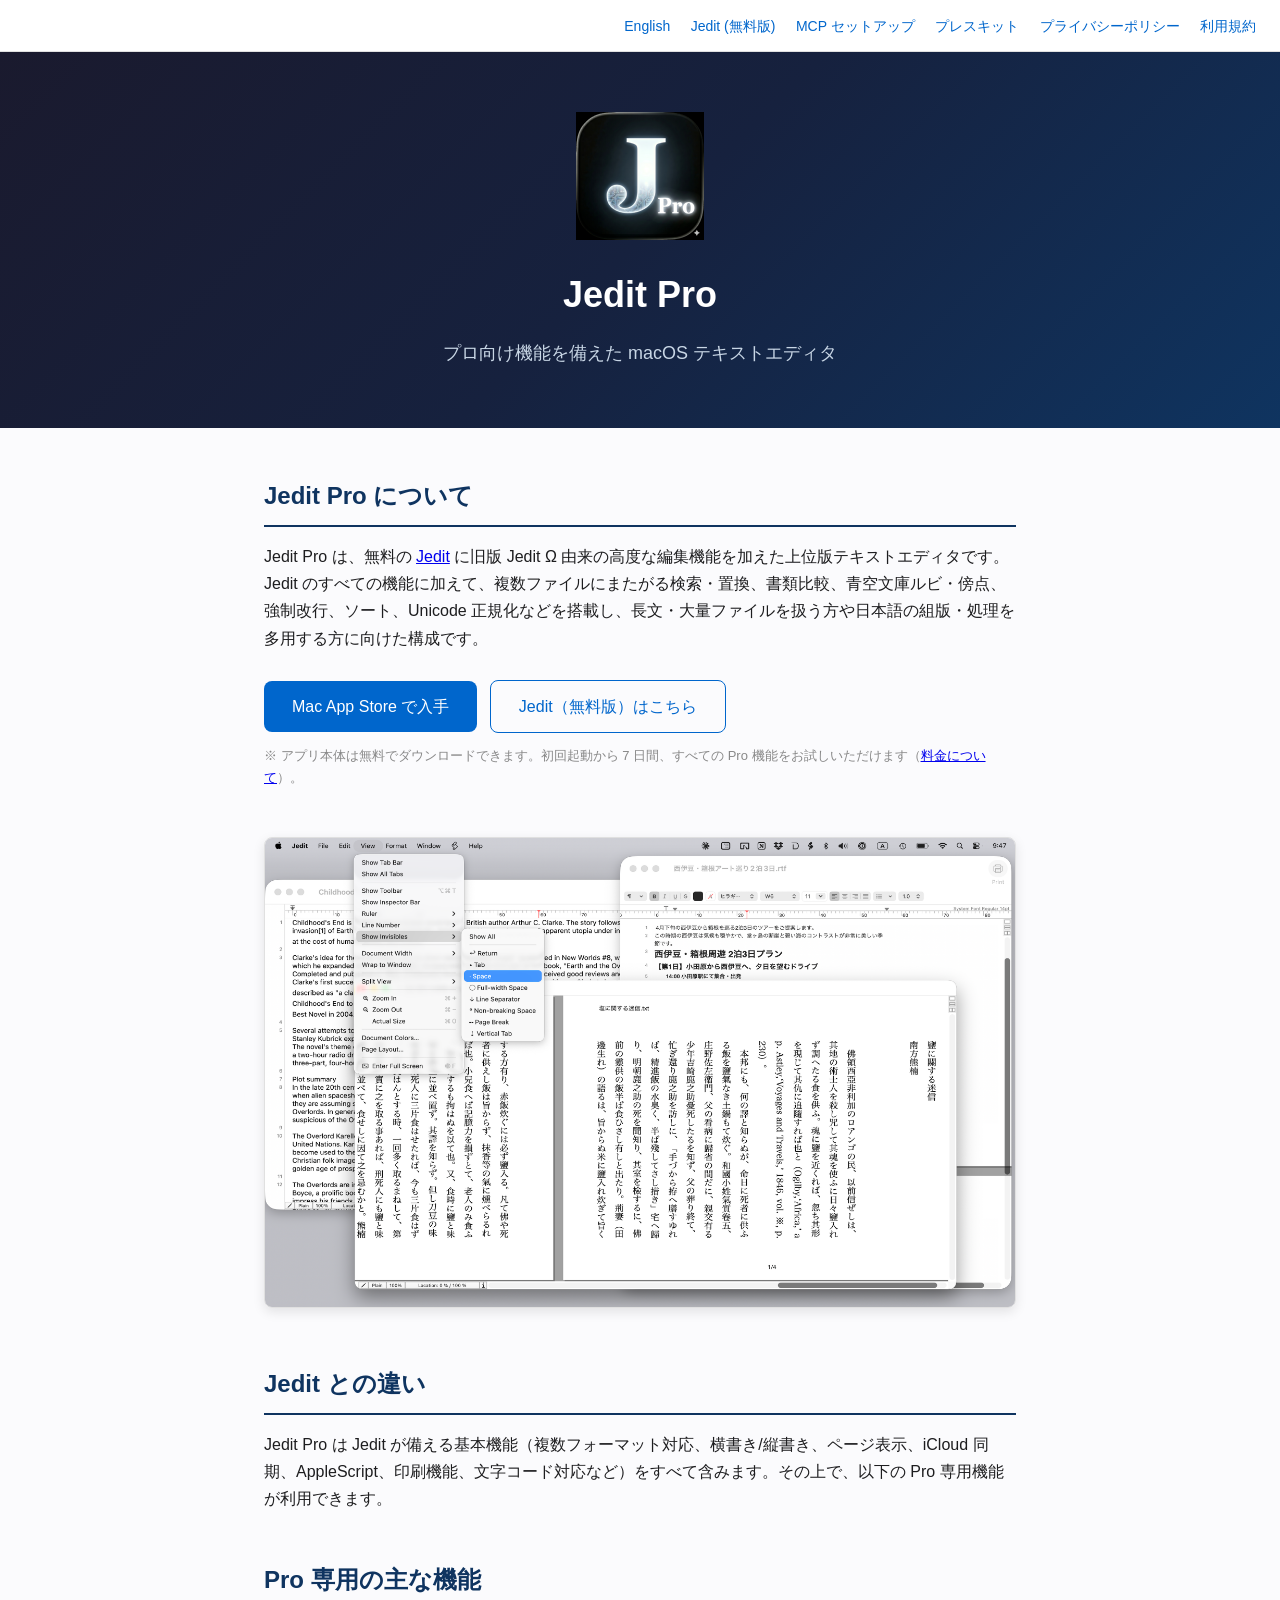
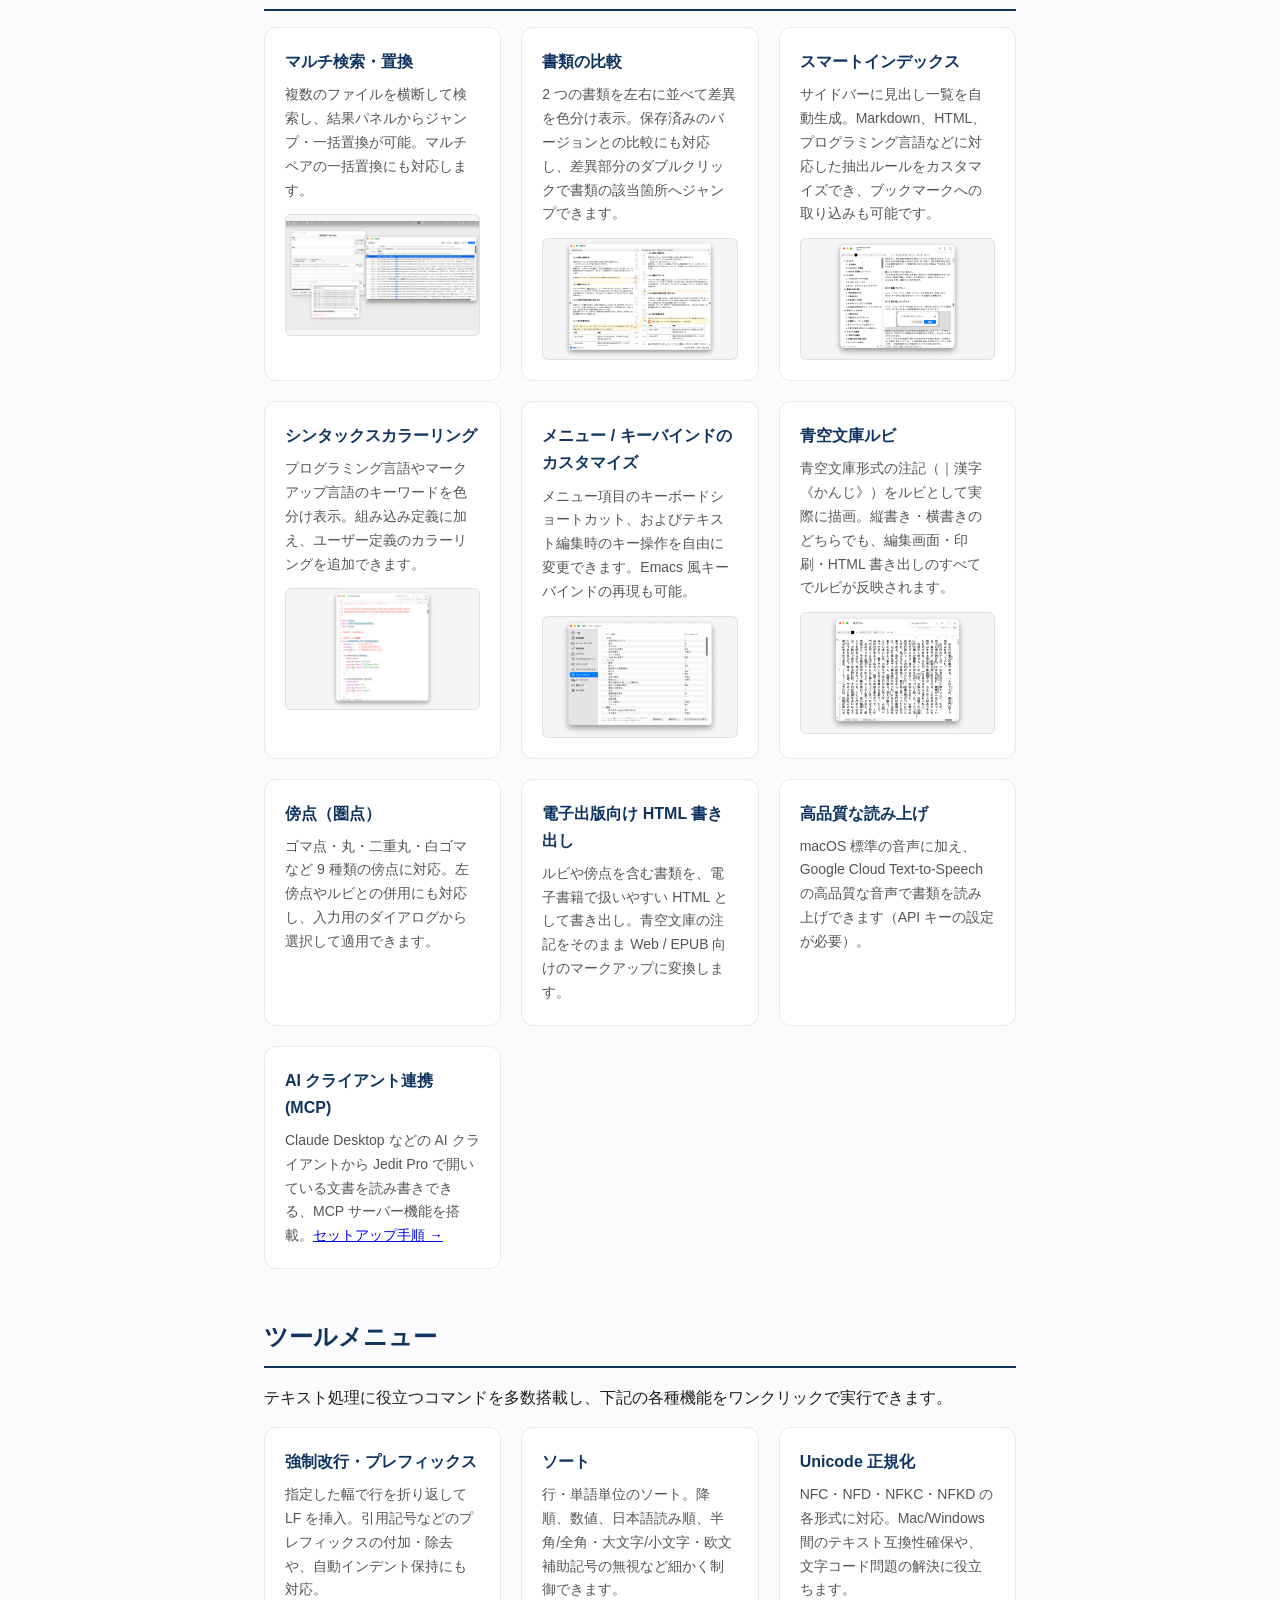
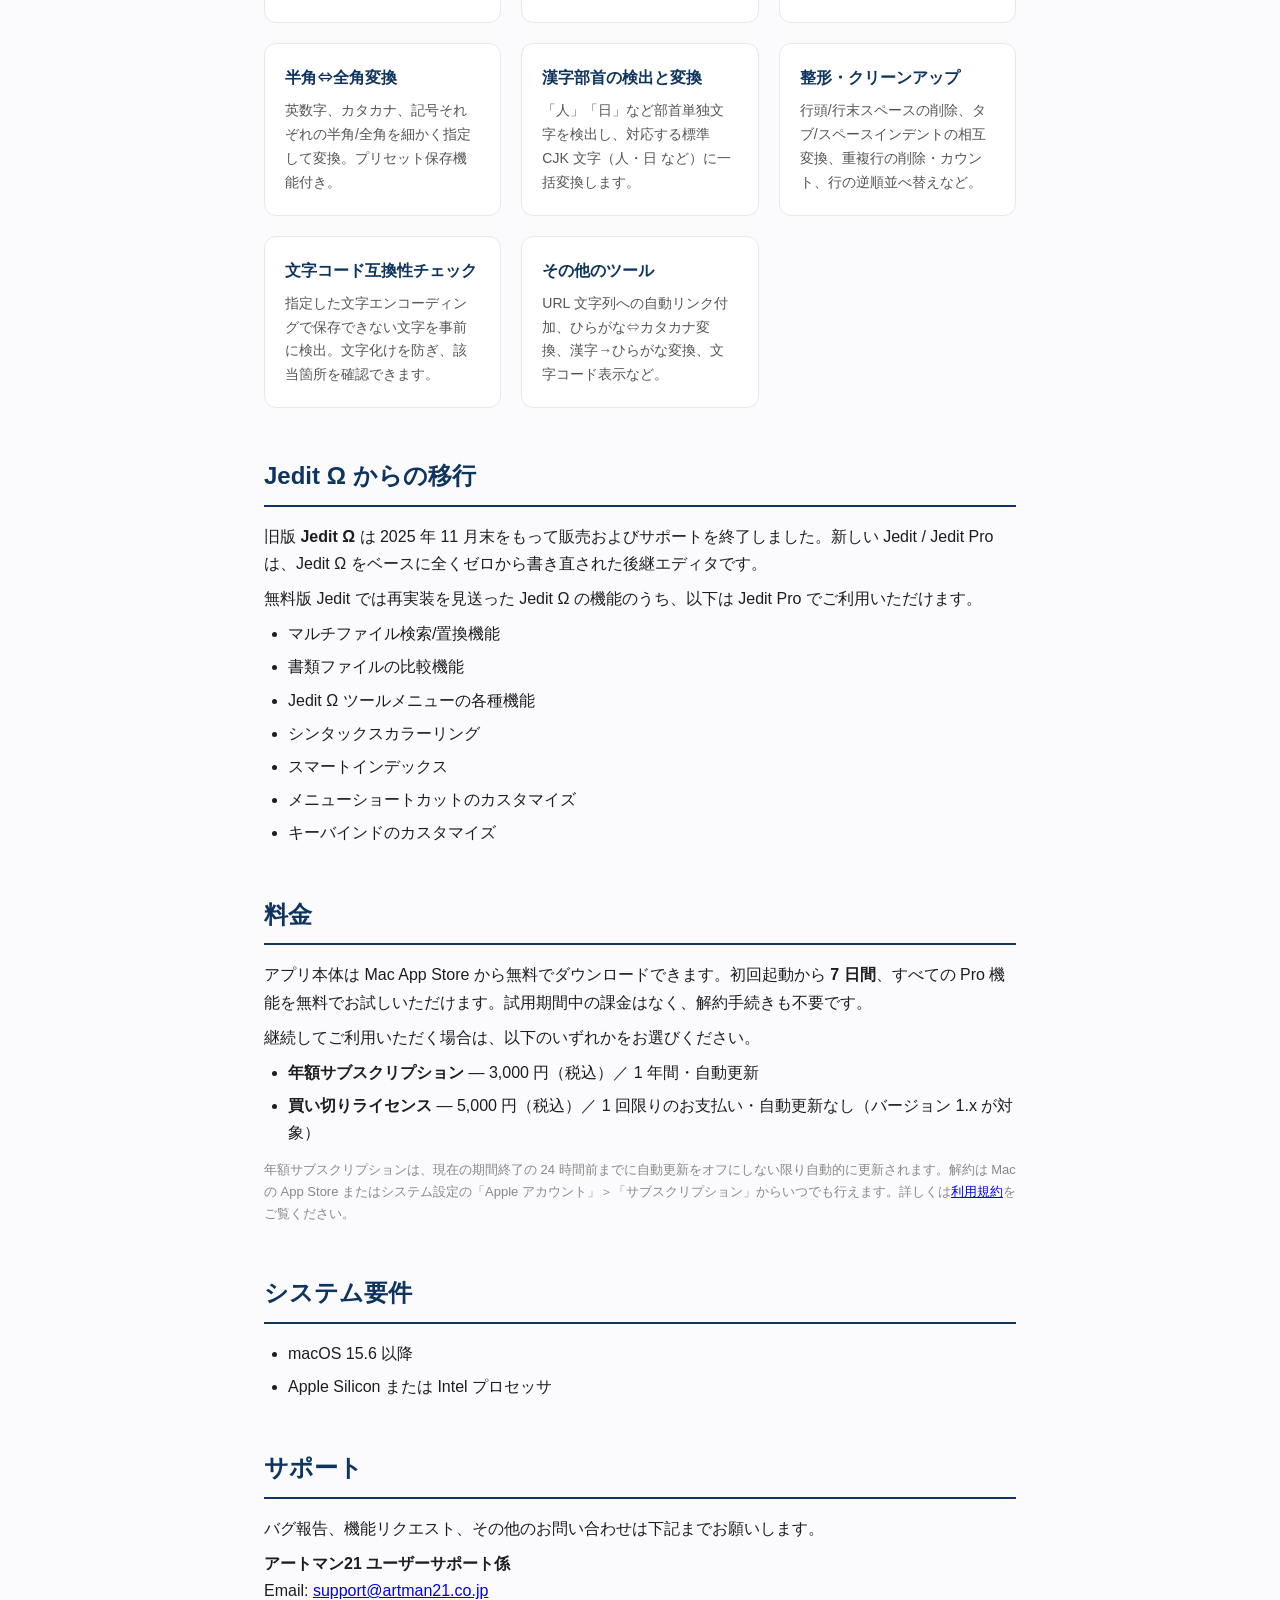
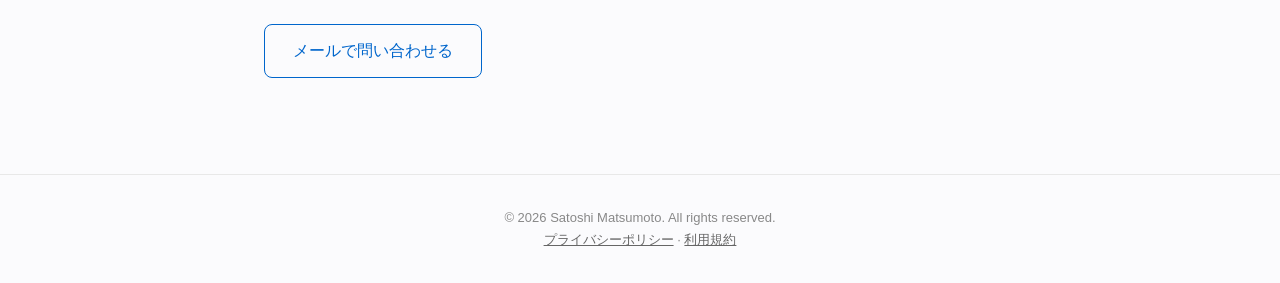
==== commit de6c704e: "App Store 公開に合わせてサイトを更新しプレスキットを追加 - 「近日公開」ボタンを App Store へのリンクに差し替え (ja/en) - 料金セクションを新設 (7日間試用 / 年額" ====
--- a/docs/ja/index.html
+++ b/docs/ja/index.html
@@ -4,13 +4,14 @@
 <meta charset="utf-8">
 <meta name="viewport" content="width=device-width, initial-scale=1">
 <title>Jedit Pro</title>
-<link rel="stylesheet" href="../style.css?v=3">
+<link rel="stylesheet" href="../style.css?v=4">
 </head>
 <body>
 <nav>
   <a href="../en/">English</a>
   <a href="https://cometheart314.github.io/Jedit-open/ja/">Jedit (無料版)</a>
   <a href="mcp.html">MCP セットアップ</a>
+  <a href="press.html">プレスキット</a>
   <a href="privacy.html">プライバシーポリシー</a>
   <a href="terms.html">利用規約</a>
 </nav>
@@ -24,10 +25,10 @@
     <h2>Jedit Pro について</h2>
     <p>Jedit Pro は、無料の <a href="https://cometheart314.github.io/Jedit-open/ja/">Jedit</a> に旧版 Jedit Ω 由来の高度な編集機能を加えた上位版テキストエディタです。Jedit のすべての機能に加えて、複数ファイルにまたがる検索・置換、書類比較、青空文庫ルビ・傍点、強制改行、ソート、Unicode 正規化などを搭載し、長文・大量ファイルを扱う方や日本語の組版・処理を多用する方に向けた構成です。</p>
     <div style="margin-top: 20px;">
-      <span class="btn" style="opacity:0.6; cursor:default;">Mac App Store 近日公開</span>
+      <a href="https://apps.apple.com/jp/app/jedit-pro/id6764817834" class="btn">Mac App Store で入手</a>
       <a href="https://cometheart314.github.io/Jedit-open/ja/" class="btn btn-secondary">Jedit（無料版）はこちら</a>
     </div>
-    <p style="margin-top: 12px; font-size: 13px; color: #888;">※ 価格・公開時期は決定次第お知らせします。</p>
+    <p style="margin-top: 12px; font-size: 13px; color: #888;">※ アプリ本体は無料でダウンロードできます。初回起動から 7 日間、すべての Pro 機能をお試しいただけます（<a href="#pricing">料金について</a>）。</p>
   </section>
 
   <section>
@@ -157,6 +158,17 @@
     </ul>
   </section>
 
+  <section id="pricing">
+    <h2>料金</h2>
+    <p>アプリ本体は Mac App Store から無料でダウンロードできます。初回起動から <strong>7 日間</strong>、すべての Pro 機能を無料でお試しいただけます。試用期間中の課金はなく、解約手続きも不要です。</p>
+    <p style="margin-top: 8px;">継続してご利用いただく場合は、以下のいずれかをお選びください。</p>
+    <ul>
+      <li><strong>年額サブスクリプション</strong> — 3,000 円（税込）／ 1 年間・自動更新</li>
+      <li><strong>買い切りライセンス</strong> — 5,000 円（税込）／ 1 回限りのお支払い・自動更新なし（バージョン 1.x が対象）</li>
+    </ul>
+    <p style="margin-top: 12px; font-size: 13px; color: #888;">年額サブスクリプションは、現在の期間終了の 24 時間前までに自動更新をオフにしない限り自動的に更新されます。解約は Mac の App Store またはシステム設定の「Apple アカウント」＞「サブスクリプション」からいつでも行えます。詳しくは<a href="terms.html">利用規約</a>をご覧ください。</p>
+  </section>
+
   <section>
     <h2>システム要件</h2>
     <ul>
--- a/docs/style.css
+++ b/docs/style.css
@@ -158,3 +158,11 @@
 .markdown-body h2 { font-size: 20px; font-weight: 600; margin-top: 32px; margin-bottom: 12px; color: #1d1d1f; }
 .markdown-body ul { padding-left: 24px; margin-top: 8px; }
 .markdown-body li { margin-bottom: 6px; }
+.markdown-body h3 { font-size: 17px; font-weight: 600; margin-top: 24px; margin-bottom: 10px; color: #0f3460; }
+.markdown-body p { margin-top: 10px; }
+.markdown-body hr { border: 0; border-top: 1px solid #e8e8e8; margin: 32px 0 16px; }
+.markdown-body code { font-family: ui-monospace, SFMono-Regular, Menlo, monospace; font-size: 13px; background: #f5f5f7; padding: 2px 5px; border-radius: 4px; }
+.markdown-body table { width: 100%; border-collapse: collapse; margin-top: 12px; font-size: 14px; }
+.markdown-body th, .markdown-body td { text-align: left; padding: 10px 14px; border-bottom: 1px solid #e8e8e8; vertical-align: top; }
+.markdown-body td:first-child { width: 30%; color: #0f3460; font-weight: 600; background: #f5f8fc; }
+.markdown-body thead { display: none; }
